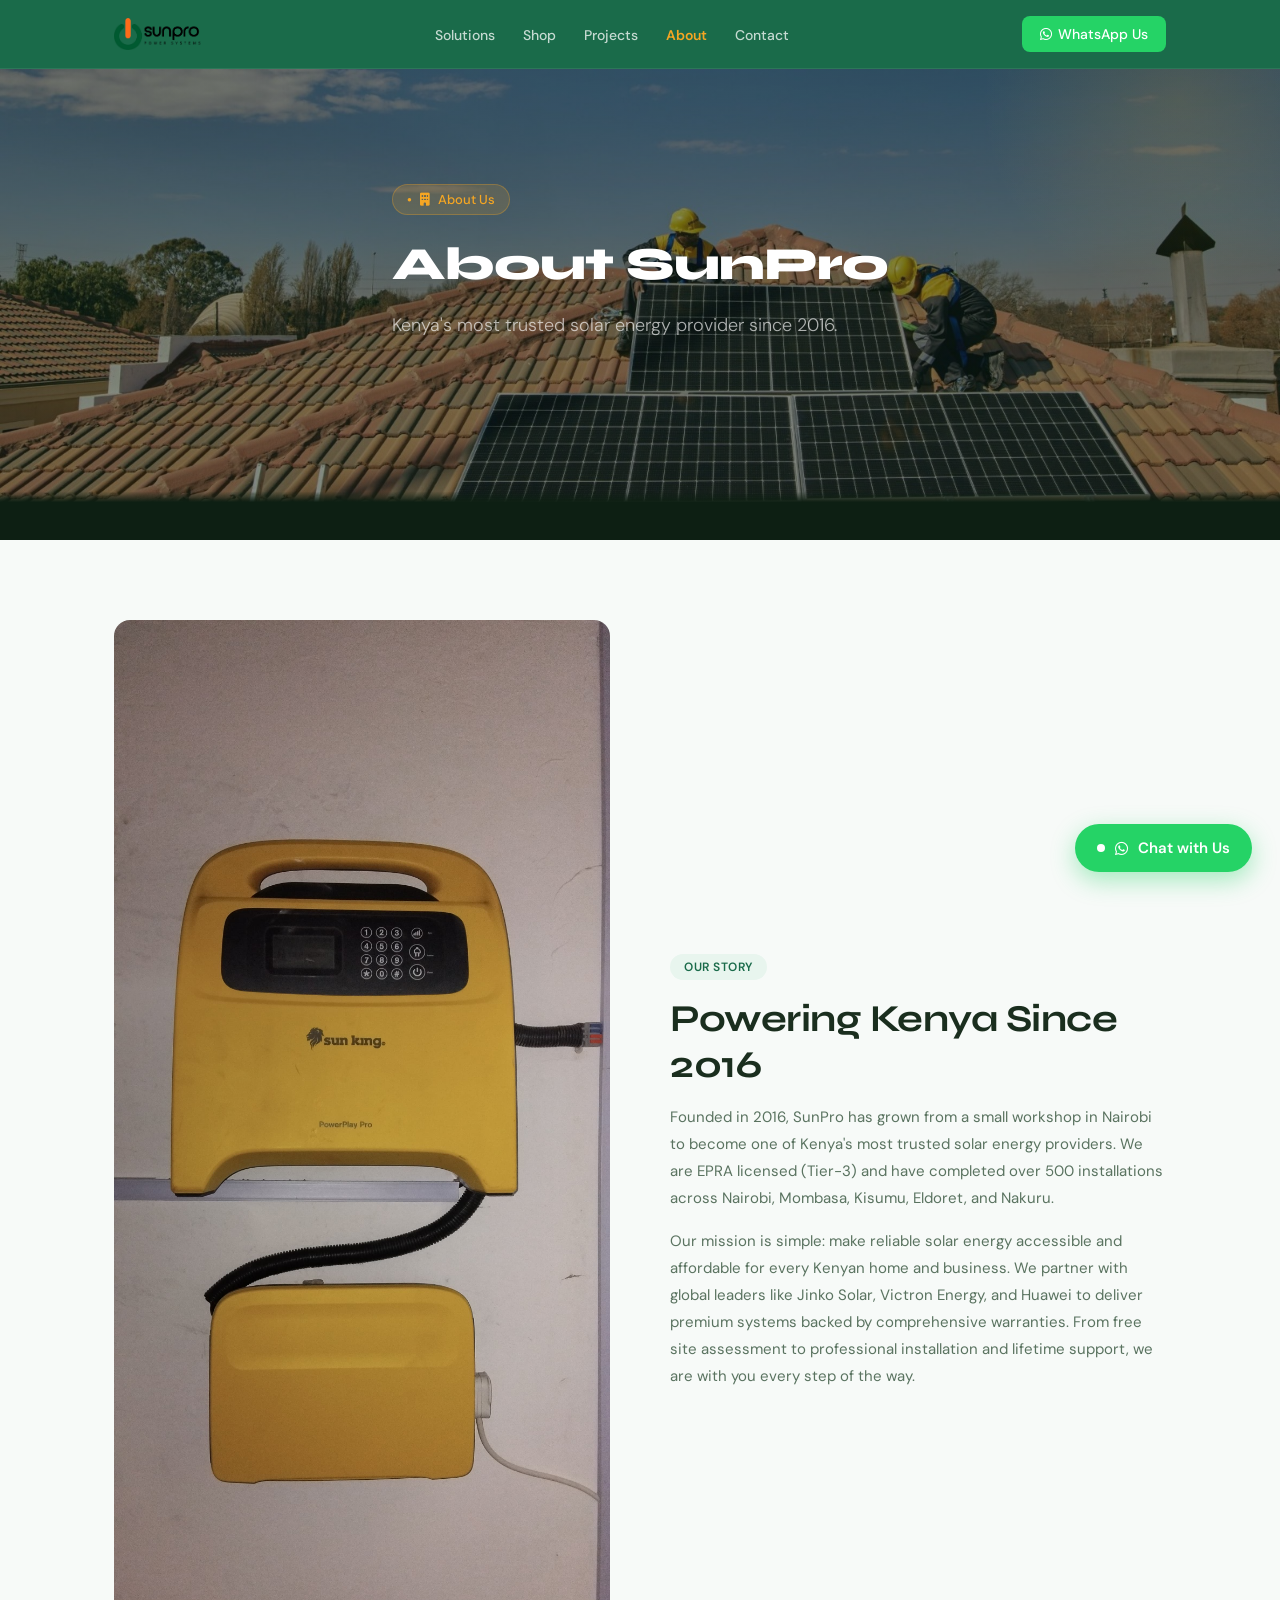
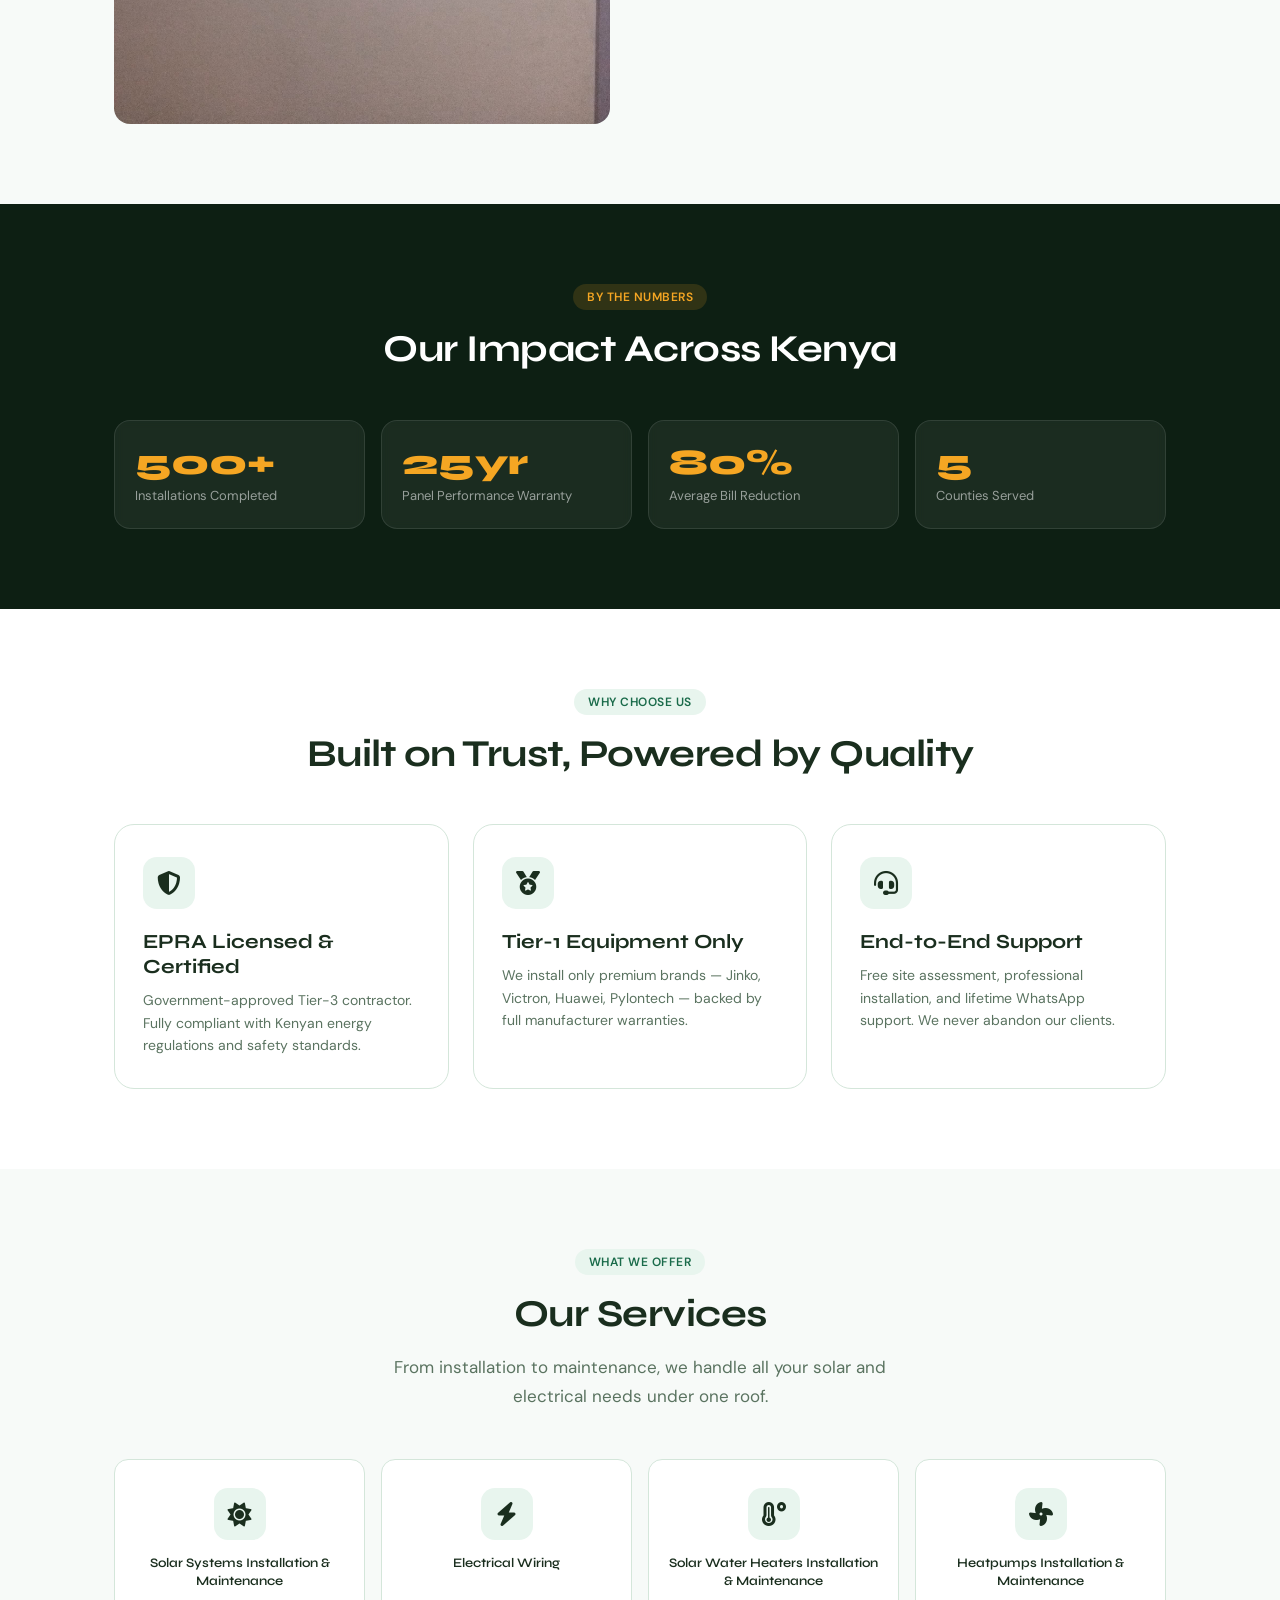
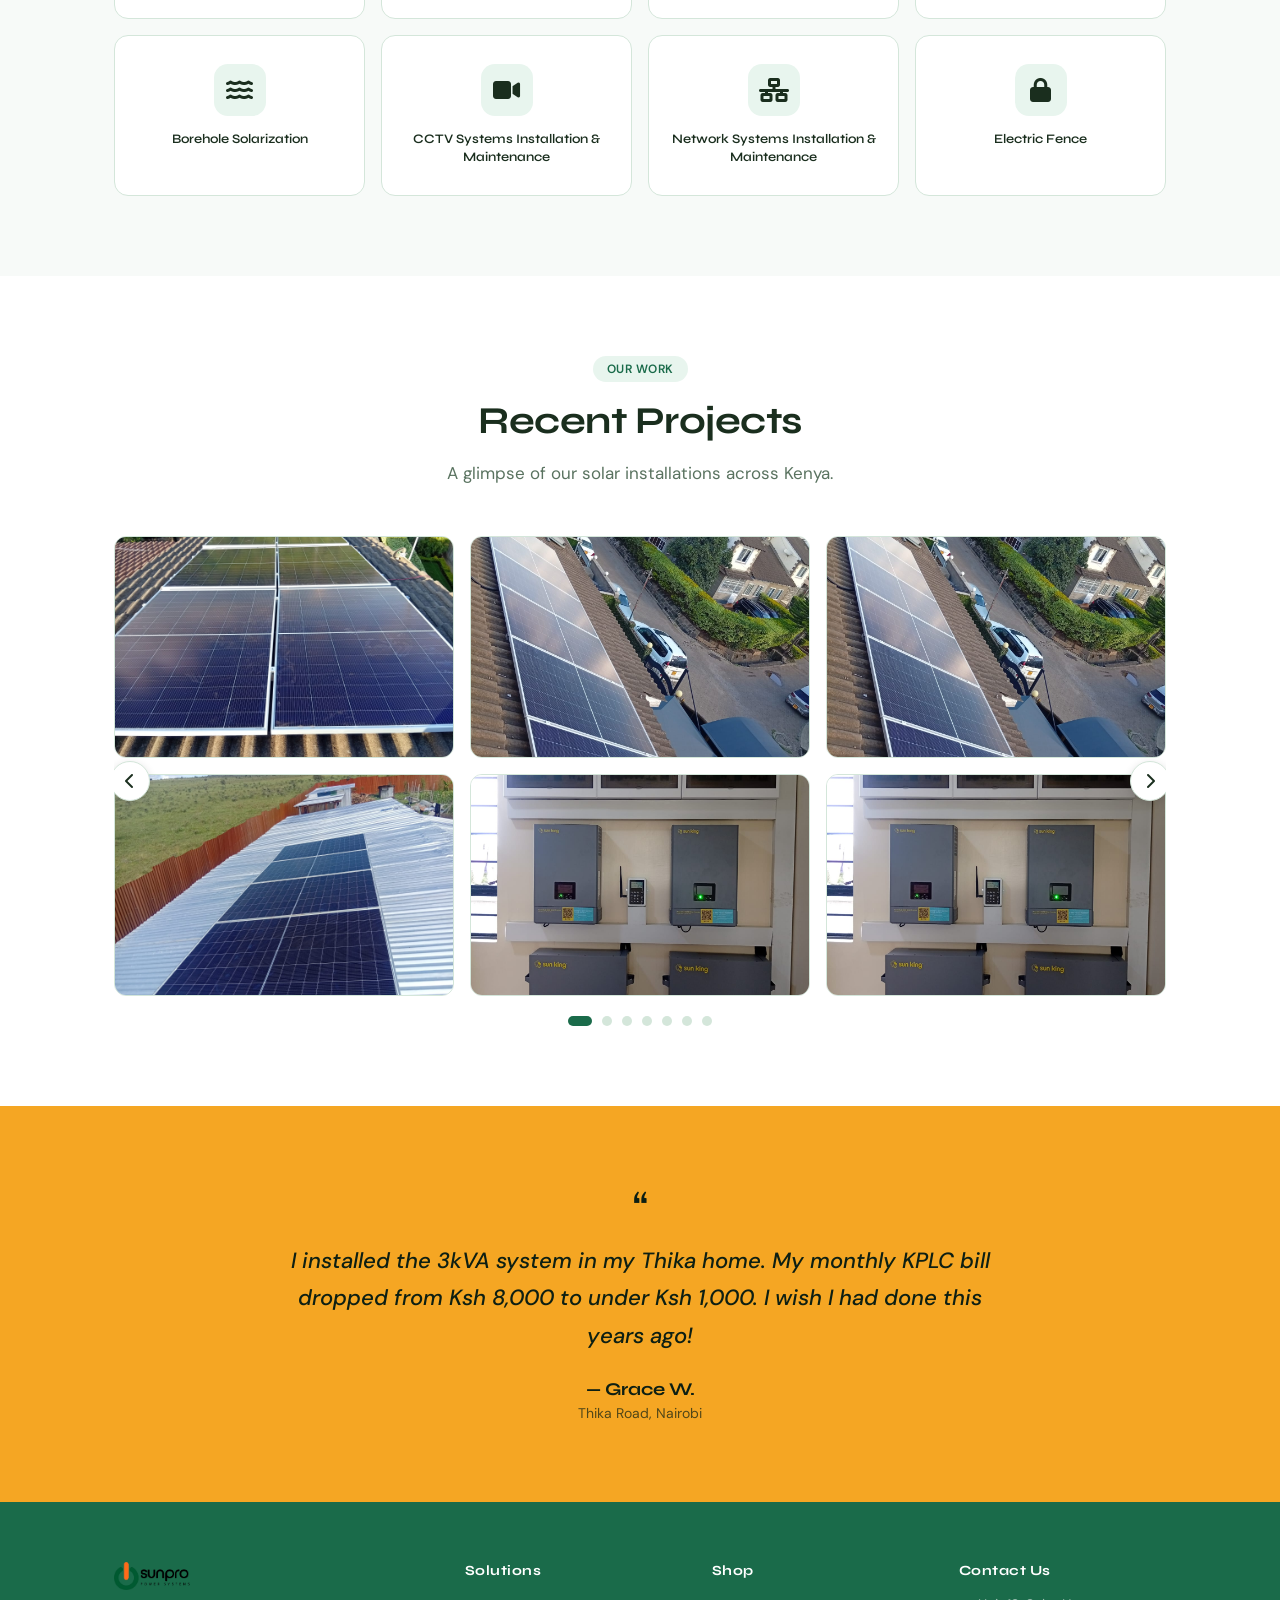
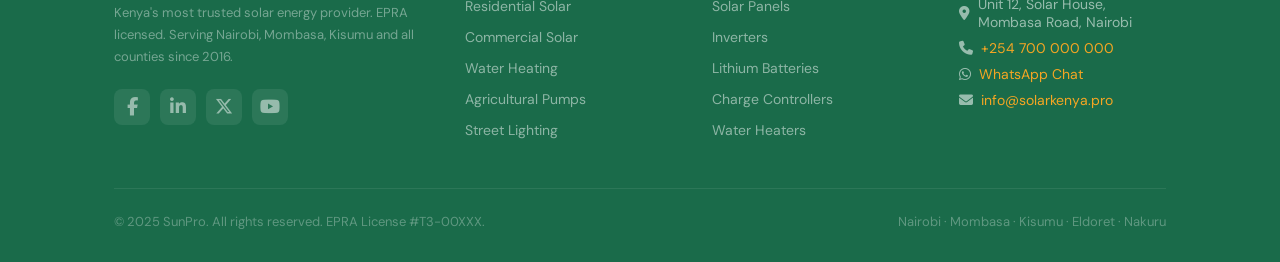
==== about.html @ 79c86e35 "about" ====
<!DOCTYPE html>
<html lang="en">
<head>
<meta charset="UTF-8">
<meta name="viewport" content="width=device-width, initial-scale=1.0">
<title>About Us | SunPro</title>
<link href="https://fonts.googleapis.com/css2?family=Syne:wght@400;600;700;800&family=DM+Sans:wght@300;400;500&display=swap" rel="stylesheet">
<link rel="stylesheet" href="https://cdnjs.cloudflare.com/ajax/libs/font-awesome/6.7.2/css/all.min.css">
<link rel="stylesheet" href="style.css">
</head>
<body>

<!-- NAV -->
<nav>
  <div class="nav-inner">
    <div class="logo"><img src="images/logo/logo-removebg-preview.png" alt="SunPro"></div>
    <ul>
      <li><a href="index.html#solutions">Solutions</a></li>
      <li><a href="index.html#products">Shop</a></li>
      <li><a href="index.html#projects">Projects</a></li>
      <li><span class="nav-active">About</span></li>
      <li><a href="index.html#contact">Contact</a></li>
    </ul>
    <a href="https://wa.me/254700000000?text=Hi%2C%20I%27d%20like%20a%20free%20solar%20quote!" class="nav-cta" target="_blank"><i class="fa-brands fa-whatsapp"></i> WhatsApp Us</a>
    <button class="nav-hamburger" aria-label="Toggle menu"><span></span><span></span><span></span></button>
  </div>
</nav>

<!-- ABOUT HERO -->
<section class="about-hero">
  <div class="sun-circle"></div>
  <div class="container">
    <div class="hero-badge"><i class="fa-solid fa-building"></i> About Us</div>
    <h1 class="hero-title">About SunPro</h1>
    <p class="hero-sub">Kenya's most trusted solar energy provider since 2016.</p>
  </div>
</section>

<!-- STORY -->
<section id="story" style="background:var(--surface);padding:80px 0">
  <div class="container">
    <div class="value-grid">
      <div>
        <img src="images/projects/IMG-20260511-WA0118.jpg" alt="Solar panel installation" style="width:100%;border-radius:16px;display:block">
      </div>
      <div>
        <span class="section-tag">Our Story</span>
        <h2 class="section-title">Powering Kenya Since 2016</h2>
        <p style="color:var(--muted);line-height:1.8;margin-bottom:16px;font-size:15px">Founded in 2016, SunPro has grown from a small workshop in Nairobi to become one of Kenya's most trusted solar energy providers. We are EPRA licensed (Tier-3) and have completed over 500 installations across Nairobi, Mombasa, Kisumu, Eldoret, and Nakuru.</p>
        <p style="color:var(--muted);line-height:1.8;font-size:15px">Our mission is simple: make reliable solar energy accessible and affordable for every Kenyan home and business. We partner with global leaders like Jinko Solar, Victron Energy, and Huawei to deliver premium systems backed by comprehensive warranties. From free site assessment to professional installation and lifetime support, we are with you every step of the way.</p>
      </div>
    </div>
  </div>
</section>

<!-- STATS -->
<section id="about-stats" style="background:var(--dark);padding:80px 0">
  <div class="container">
    <div class="section-header" style="text-align:center">
      <span class="section-tag" style="background:rgba(245,166,35,0.15);color:var(--sun)">By the Numbers</span>
      <h2 class="section-title" style="color:var(--white)">Our Impact Across Kenya</h2>
    </div>
    <div class="hero-stats" style="grid-template-columns:repeat(4,1fr)">
      <div class="stat-card">
        <div class="stat-num">500+</div>
        <div class="stat-label">Installations Completed</div>
      </div>
      <div class="stat-card">
        <div class="stat-num">25yr</div>
        <div class="stat-label">Panel Performance Warranty</div>
      </div>
      <div class="stat-card">
        <div class="stat-num">80%</div>
        <div class="stat-label">Average Bill Reduction</div>
      </div>
      <div class="stat-card">
        <div class="stat-num">5</div>
        <div class="stat-label">Counties Served</div>
      </div>
    </div>
  </div>
</section>

<!-- WHY CHOOSE US -->
<section id="why-choose" style="background:var(--white);padding:80px 0">
  <div class="container">
    <div class="section-header" style="text-align:center">
      <span class="section-tag">Why Choose Us</span>
      <h2 class="section-title">Built on Trust, Powered by Quality</h2>
    </div>
    <div class="sol-grid">
      <div class="sol-card" style="cursor:default">
        <div class="sol-icon"><i class="fa-solid fa-shield-halved"></i></div>
        <h3>EPRA Licensed & Certified</h3>
        <p>Government-approved Tier-3 contractor. Fully compliant with Kenyan energy regulations and safety standards.</p>
      </div>
      <div class="sol-card" style="cursor:default">
        <div class="sol-icon"><i class="fa-solid fa-medal"></i></div>
        <h3>Tier-1 Equipment Only</h3>
        <p>We install only premium brands — Jinko, Victron, Huawei, Pylontech — backed by full manufacturer warranties.</p>
      </div>
      <div class="sol-card" style="cursor:default">
        <div class="sol-icon"><i class="fa-solid fa-headset"></i></div>
        <h3>End-to-End Support</h3>
        <p>Free site assessment, professional installation, and lifetime WhatsApp support. We never abandon our clients.</p>
      </div>
    </div>
  </div>
</section>

<!-- SERVICES -->
<section id="services" style="background:var(--surface);padding:80px 0">
  <div class="container">
    <div class="section-header" style="text-align:center">
      <span class="section-tag">What We Offer</span>
      <h2 class="section-title">Our Services</h2>
      <p class="section-sub" style="margin:0 auto">From installation to maintenance, we handle all your solar and electrical needs under one roof.</p>
    </div>
    <div class="services-grid">
      <div class="service-card">
        <div class="sol-icon"><i class="fa-solid fa-sun"></i></div>
        <h4>Solar Systems Installation &amp; Maintenance</h4>
      </div>
      <div class="service-card">
        <div class="sol-icon"><i class="fa-solid fa-bolt"></i></div>
        <h4>Electrical Wiring</h4>
      </div>
      <div class="service-card">
        <div class="sol-icon"><i class="fa-solid fa-temperature-high"></i></div>
        <h4>Solar Water Heaters Installation &amp; Maintenance</h4>
      </div>
      <div class="service-card">
        <div class="sol-icon"><i class="fa-solid fa-fan"></i></div>
        <h4>Heatpumps Installation &amp; Maintenance</h4>
      </div>
      <div class="service-card">
        <div class="sol-icon"><i class="fa-solid fa-water"></i></div>
        <h4>Borehole Solarization</h4>
      </div>
      <div class="service-card">
        <div class="sol-icon"><i class="fa-solid fa-video"></i></div>
        <h4>CCTV Systems Installation &amp; Maintenance</h4>
      </div>
      <div class="service-card">
        <div class="sol-icon"><i class="fa-solid fa-network-wired"></i></div>
        <h4>Network Systems Installation &amp; Maintenance</h4>
      </div>
      <div class="service-card">
        <div class="sol-icon"><i class="fa-solid fa-lock"></i></div>
        <h4>Electric Fence</h4>
      </div>
    </div>
  </div>
</section>

<!-- GALLERY -->
<section id="gallery" style="background:var(--white);padding:80px 0">
  <div class="container">
    <div class="section-header">
      <span class="section-tag">Our Work</span>
      <h2 class="section-title">Recent Projects</h2>
      <p class="section-sub" style="margin:0 auto">A glimpse of our solar installations across Kenya.</p>
    </div>
    <div class="gallery-carousel">
      <div class="carousel-track" id="carousel-track">
        <div class="carousel-slide">
          <div class="gallery-grid">
            <div class="gallery-item"><img src="images/projects/IMG-20260511-WA0037.jpg" alt="Solar installation project" class="gallery-img"></div>
            <div class="gallery-item"><img src="images/projects/IMG-20260511-WA0038.jpg" alt="Solar installation project" class="gallery-img"></div>
            <div class="gallery-item"><img src="images/projects/IMG-20260511-WA0038(1).jpg" alt="Solar installation project" class="gallery-img"></div>
            <div class="gallery-item"><img src="images/projects/IMG-20260511-WA0039.jpg" alt="Solar installation project" class="gallery-img"></div>
            <div class="gallery-item"><img src="images/projects/IMG-20260511-WA0040.jpg" alt="Solar installation project" class="gallery-img"></div>
            <div class="gallery-item"><img src="images/projects/IMG-20260511-WA0040(1).jpg" alt="Solar installation project" class="gallery-img"></div>
          </div>
        </div>
        <div class="carousel-slide">
          <div class="gallery-grid">
            <div class="gallery-item"><img src="images/projects/IMG-20260511-WA0041.jpg" alt="Solar installation project" class="gallery-img"></div>
            <div class="gallery-item"><img src="images/projects/IMG-20260511-WA0041(1).jpg" alt="Solar installation project" class="gallery-img"></div>
            <div class="gallery-item"><img src="images/projects/IMG-20260511-WA0042.jpg" alt="Solar installation project" class="gallery-img"></div>
            <div class="gallery-item"><img src="images/projects/IMG-20260511-WA0042(1).jpg" alt="Solar installation project" class="gallery-img"></div>
            <div class="gallery-item"><img src="images/projects/IMG-20260511-WA0043.jpg" alt="Solar installation project" class="gallery-img"></div>
            <div class="gallery-item"><img src="images/projects/IMG-20260511-WA0045.jpg" alt="Solar installation project" class="gallery-img"></div>
          </div>
        </div>
        <div class="carousel-slide">
          <div class="gallery-grid">
            <div class="gallery-item"><img src="images/projects/IMG-20260511-WA0049.jpg" alt="Solar installation project" class="gallery-img"></div>
            <div class="gallery-item"><img src="images/projects/IMG-20260511-WA0051.jpg" alt="Solar installation project" class="gallery-img"></div>
            <div class="gallery-item"><img src="images/projects/IMG-20260511-WA0053.jpg" alt="Solar installation project" class="gallery-img"></div>
            <div class="gallery-item"><img src="images/projects/IMG-20260511-WA0056.jpg" alt="Solar installation project" class="gallery-img"></div>
            <div class="gallery-item"><img src="images/projects/IMG-20260511-WA0058.jpg" alt="Solar installation project" class="gallery-img"></div>
            <div class="gallery-item"><img src="images/projects/IMG-20260511-WA0063.jpg" alt="Solar installation project" class="gallery-img"></div>
          </div>
        </div>
        <div class="carousel-slide">
          <div class="gallery-grid">
            <div class="gallery-item"><img src="images/projects/IMG-20260511-WA0066.jpg" alt="Solar installation project" class="gallery-img"></div>
            <div class="gallery-item"><img src="images/projects/IMG-20260511-WA0070.jpg" alt="Solar installation project" class="gallery-img"></div>
            <div class="gallery-item"><img src="images/projects/IMG-20260511-WA0072.jpg" alt="Solar installation project" class="gallery-img"></div>
            <div class="gallery-item"><img src="images/projects/IMG-20260511-WA0076.jpg" alt="Solar installation project" class="gallery-img"></div>
            <div class="gallery-item"><img src="images/projects/IMG-20260511-WA0079.jpg" alt="Solar installation project" class="gallery-img"></div>
            <div class="gallery-item"><img src="images/projects/IMG-20260511-WA0082.jpg" alt="Solar installation project" class="gallery-img"></div>
          </div>
        </div>
        <div class="carousel-slide">
          <div class="gallery-grid">
            <div class="gallery-item"><img src="images/projects/IMG-20260511-WA0084.jpg" alt="Solar installation project" class="gallery-img"></div>
            <div class="gallery-item"><img src="images/projects/IMG-20260511-WA0087.jpg" alt="Solar installation project" class="gallery-img"></div>
            <div class="gallery-item"><img src="images/projects/IMG-20260511-WA0090.jpg" alt="Solar installation project" class="gallery-img"></div>
            <div class="gallery-item"><img src="images/projects/IMG-20260511-WA0093.jpg" alt="Solar installation project" class="gallery-img"></div>
            <div class="gallery-item"><img src="images/projects/IMG-20260511-WA0096.jpg" alt="Solar installation project" class="gallery-img"></div>
            <div class="gallery-item"><img src="images/projects/IMG-20260511-WA0099.jpg" alt="Solar installation project" class="gallery-img"></div>
          </div>
        </div>
        <div class="carousel-slide">
          <div class="gallery-grid">
            <div class="gallery-item"><img src="images/projects/IMG-20260511-WA0102.jpg" alt="Solar installation project" class="gallery-img"></div>
            <div class="gallery-item"><img src="images/projects/IMG-20260511-WA0106.jpg" alt="Solar installation project" class="gallery-img"></div>
            <div class="gallery-item"><img src="images/projects/IMG-20260511-WA0108.jpg" alt="Solar installation project" class="gallery-img"></div>
            <div class="gallery-item"><img src="images/projects/IMG-20260511-WA0110.jpg" alt="Solar installation project" class="gallery-img"></div>
            <div class="gallery-item"><img src="images/projects/IMG-20260511-WA0112.jpg" alt="Solar installation project" class="gallery-img"></div>
            <div class="gallery-item"><img src="images/projects/IMG-20260511-WA0114.jpg" alt="Solar installation project" class="gallery-img"></div>
          </div>
        </div>
        <div class="carousel-slide">
          <div class="gallery-grid">
            <div class="gallery-item"><img src="images/projects/IMG-20260511-WA0116.jpg" alt="Solar installation project" class="gallery-img"></div>
            <div class="gallery-item"><img src="images/projects/IMG-20260511-WA0118.jpg" alt="Solar installation project" class="gallery-img"></div>
            <div class="gallery-item"><img src="images/projects/IMG-20260511-WA0120.jpg" alt="Solar installation project" class="gallery-img"></div>
          </div>
        </div>
      </div>
      <button class="carousel-btn carousel-prev" id="carousel-prev" aria-label="Previous"><i class="fa-solid fa-chevron-left"></i></button>
      <button class="carousel-btn carousel-next" id="carousel-next" aria-label="Next"><i class="fa-solid fa-chevron-right"></i></button>
      <div class="carousel-dots" id="carousel-dots">
        <button class="carousel-dot active" data-slide="0" aria-label="Slide 1"></button>
        <button class="carousel-dot" data-slide="1" aria-label="Slide 2"></button>
        <button class="carousel-dot" data-slide="2" aria-label="Slide 3"></button>
        <button class="carousel-dot" data-slide="3" aria-label="Slide 4"></button>
        <button class="carousel-dot" data-slide="4" aria-label="Slide 5"></button>
        <button class="carousel-dot" data-slide="5" aria-label="Slide 6"></button>
        <button class="carousel-dot" data-slide="6" aria-label="Slide 7"></button>
      </div>
    </div>
  </div>
</section>

<!-- TESTIMONIAL -->
<section class="about-testimonial" style="background:var(--sun);padding:80px 0;text-align:center">
  <div class="container">
    <p style="font-size:48px;color:var(--dark);margin-bottom:8px;font-family:'Syne',sans-serif;line-height:1">&#8220;</p>
    <blockquote style="font-size:22px;color:var(--dark);line-height:1.7;max-width:700px;margin:0 auto 24px;font-family:'DM Sans',sans-serif;font-weight:500;font-style:italic">
      I installed the 3kVA system in my Thika home. My monthly KPLC bill dropped from Ksh 8,000 to under Ksh 1,000. I wish I had done this years ago!
    </blockquote>
    <div style="color:var(--dark)">
      <strong style="font-family:'Syne',sans-serif;font-size:18px">— Grace W.</strong>
      <span style="display:block;font-size:14px;opacity:0.7;margin-top:4px">Thika Road, Nairobi</span>
    </div>
  </div>
</section>

<!-- FOOTER -->
<footer id="contact">
  <div class="container">
    <div class="footer-grid">
      <div>
        <div class="footer-logo"><img src="images/logo/logo-removebg-preview.png" alt="SunPro"></div>
        <p class="footer-desc">Kenya's most trusted solar energy provider. EPRA licensed. Serving Nairobi, Mombasa, Kisumu and all counties since 2016.</p>
        <div class="social-links">
          <a href="#" class="social-btn"><i class="fa-brands fa-facebook-f"></i></a>
          <a href="#" class="social-btn"><i class="fa-brands fa-linkedin-in"></i></a>
          <a href="#" class="social-btn"><i class="fa-brands fa-x-twitter"></i></a>
          <a href="#" class="social-btn"><i class="fa-brands fa-youtube"></i></a>
        </div>
      </div>
      <div>
        <h4>Solutions</h4>
        <ul>
          <li><a href="index.html#packages">Residential Solar</a></li>
          <li><a href="index.html#packages">Commercial Solar</a></li>
          <li><a href="index.html#water-heating">Water Heating</a></li>
          <li><a href="index.html#agriculture">Agricultural Pumps</a></li>
          <li><a href="index.html#products">Street Lighting</a></li>
        </ul>
      </div>
      <div>
        <h4>Shop</h4>
        <ul>
          <li><a href="index.html#products">Solar Panels</a></li>
          <li><a href="index.html#products">Inverters</a></li>
          <li><a href="index.html#products">Lithium Batteries</a></li>
          <li><a href="index.html#products">Charge Controllers</a></li>
          <li><a href="index.html#products">Water Heaters</a></li>
        </ul>
      </div>
      <div>
        <h4>Contact Us</h4>
        <div class="footer-contact">
          <p><i class="fa-solid fa-location-dot"></i> Unit 12, Solar House, Mombasa Road, Nairobi</p>
          <p><i class="fa-solid fa-phone"></i> <a href="tel:+254700000000" style="color:var(--sun);text-decoration:none">+254 700 000 000</a></p>
          <p><i class="fa-brands fa-whatsapp"></i> <a href="https://wa.me/254700000000" style="color:var(--sun);text-decoration:none" target="_blank">WhatsApp Chat</a></p>
          <p><i class="fa-solid fa-envelope"></i> <a href="mailto:info@solarkenya.pro" style="color:var(--sun);text-decoration:none">info@solarkenya.pro</a></p>
        </div>
      </div>
    </div>
    <div class="footer-bottom">
      <span>&#169; 2025 SunPro. All rights reserved. EPRA License #T3-00XXX.</span>
      <span>Nairobi &middot; Mombasa &middot; Kisumu &middot; Eldoret &middot; Nakuru</span>
    </div>
  </div>
</footer>

<!-- WHATSAPP FLOAT -->
<a href="https://wa.me/254700000000?text=Hi%2C%20I%27d%20like%20to%20inquire%20about%20solar!" class="wa-float" target="_blank">
  <span class="wa-float-dot"></span> <i class="fa-brands fa-whatsapp"></i> Chat with Us
</a>

<script src="script.js"></script>
<script>
(function(){
  var track=document.getElementById('carousel-track');
  var slides=track.querySelectorAll('.carousel-slide');
  var dots=document.querySelectorAll('.carousel-dot');
  var prev=document.getElementById('carousel-prev');
  var next=document.getElementById('carousel-next');
  var current=0;
  function goTo(i){
    if(i<0||i>=slides.length)return;
    current=i;
    track.style.transform='translateX(-'+(current*100)+'%)';
    for(var d=0;d<dots.length;d++)dots[d].classList.remove('active');
    dots[current].classList.add('active');
  }
  if(prev&&next){
    prev.addEventListener('click',function(){goTo(current-1)});
    next.addEventListener('click',function(){goTo(current+1)});
  }
  for(var d=0;d<dots.length;d++){
    (function(dot){dot.addEventListener('click',function(){goTo(parseInt(dot.getAttribute('data-slide')))})})(dots[d]);
  }
})();
</script>
</body>
</html>
---- style.css ----
*{margin:0;padding:0;box-sizing:border-box}
  :root{
    --sun:#F5A623;--sun-dark:#C47D0E;--sun-light:#FFF3D6;
    --green:#1A6B4A;--green-light:#E8F5EE;--green-mid:#2E9E6F;
    --dark:#0D1F13;--mid:#1C3625;--text:#1A2E1E;--muted:#5A7360;
    --white:#FFFFFF;--surface:#F7FAF8;--border:#D4E6DA;
    --wa:#25D366;
  }
  html{scroll-behavior:smooth}
  body{font-family:'DM Sans',sans-serif;color:var(--text);background:var(--white);overflow-x:hidden}
  h1,h2,h3,h4{font-family:'Syne',sans-serif}
  .container{max-width:1100px;margin:0 auto;padding:0 24px}

  /* NAV */
  nav{position:fixed;top:0;left:0;right:0;z-index:100;background:var(--green);border-bottom:1px solid rgba(255,255,255,0.08)}
  .nav-inner{display:flex;align-items:center;justify-content:space-between;padding:16px 24px;max-width:1100px;margin:0 auto}
.logo{font-family:'Syne',sans-serif;font-weight:800;font-size:22px;color:var(--sun);letter-spacing:-0.5px;display:flex;align-items:center}
.logo img{height:32px;display:block}
  nav ul{display:flex;gap:28px;list-style:none}
  nav ul a{color:rgba(255,255,255,0.75);text-decoration:none;font-size:14px;font-weight:500;transition:color 0.2s}
  nav ul a:hover{color:var(--sun)}
  .nav-cta{background:var(--wa);color:var(--white);padding:9px 18px;border-radius:8px;font-size:14px;font-weight:500;text-decoration:none;display:flex;align-items:center;gap:6px;transition:opacity 0.2s}
  .nav-cta:hover{opacity:0.9}
  .nav-hamburger{display:none;flex-direction:column;gap:5px;background:none;border:none;cursor:pointer;padding:4px;position:relative;z-index:101}
  .nav-hamburger span{width:24px;height:2px;background:var(--white);border-radius:2px;transition:all 0.3s}
  .nav.open .nav-hamburger span:nth-child(1){transform:rotate(45deg) translate(5px,5px)}
  .nav.open .nav-hamburger span:nth-child(2){opacity:0}
  .nav.open .nav-hamburger span:nth-child(3){transform:rotate(-45deg) translate(5px,-5px)}

  /* HERO */
  #hero{min-height:100vh;background:linear-gradient(to top,rgba(13,31,19,1) 0%,rgba(13,31,19,1) 7%,rgba(13,31,19,0.4) 9%,rgba(13,31,19,0.4) 100%),url('images/hero.jpg') center/cover no-repeat;display:flex;align-items:center;position:relative;overflow:hidden;padding-top:80px}
  .hero-grid{display:grid;grid-template-columns:1fr 1fr;gap:60px;align-items:center;padding:80px 0}
  .hero-badge{display:inline-flex;align-items:center;gap:8px;background:rgba(245,166,35,0.15);border:1px solid rgba(245,166,35,0.3);color:var(--sun);padding:6px 14px;border-radius:40px;font-size:13px;font-weight:500;margin-bottom:24px}
  .hero-badge::before{content:'●';font-size:8px;animation:pulse 2s infinite}
  @keyframes pulse{0%,100%{opacity:1}50%{opacity:0.4}}
  h1.hero-title{font-size:52px;font-weight:800;color:var(--white);line-height:1.1;letter-spacing:-1px;margin-bottom:20px}
  h1.hero-title em{color:var(--sun);font-style:normal}
  .hero-sub{font-size:18px;color:rgba(255,255,255,0.65);line-height:1.7;margin-bottom:36px;font-weight:300}
  .hero-btns{display:flex;gap:14px;flex-wrap:wrap}
  .btn-wa{display:inline-flex;align-items:center;gap:8px;background:var(--wa);color:var(--white);padding:14px 24px;border-radius:10px;font-size:16px;font-weight:500;text-decoration:none;transition:transform 0.2s,box-shadow 0.2s}
  .btn-wa:hover{transform:translateY(-2px);box-shadow:0 8px 24px rgba(37,211,102,0.3)}
  .btn-outline{display:inline-flex;align-items:center;gap:8px;background:transparent;color:var(--white);border:1.5px solid rgba(255,255,255,0.3);padding:14px 24px;border-radius:10px;font-size:16px;font-weight:500;text-decoration:none;transition:all 0.2s}
  .btn-outline:hover{border-color:var(--sun);color:var(--sun)}
  .hero-visual{position:relative}
  .hero-stats{display:grid;grid-template-columns:1fr 1fr;gap:16px}
  .stat-card{background:rgba(255,255,255,0.06);border:1px solid rgba(255,255,255,0.1);border-radius:16px;padding:24px 20px;backdrop-filter:blur(4px)}
  .stat-num{font-family:'Syne',sans-serif;font-size:36px;font-weight:800;color:var(--sun);line-height:1}
  .stat-label{font-size:13px;color:rgba(255,255,255,0.55);margin-top:6px;font-weight:400}
  .sun-circle{position:absolute;top:-100px;right:-100px;width:400px;height:400px;border-radius:50%;background:radial-gradient(circle,rgba(245,166,35,0.15) 0%,transparent 70%);pointer-events:none}

  /* PARTNERS */
  #partners{background:var(--white);border-top:1px solid var(--border);border-bottom:1px solid var(--border);padding:40px 0}
  #partners .section-header{text-align:center;margin-bottom:32px}
  .partners-marquee{overflow:hidden;width:100%;-webkit-mask:linear-gradient(90deg,transparent 0,#000 5%,#000 95%,transparent 100%);mask:linear-gradient(90deg,transparent 0,#000 5%,#000 95%,transparent 100%)}
  .partners-track{display:flex;align-items:center;gap:48px;width:max-content;animation:scroll-logos 25s linear infinite}
  .partner-item{display:flex;align-items:center;justify-content:center;flex-shrink:0}
  .partner-item img{height:64px;width:auto;display:block;border-radius:6px;object-fit:cover}
  @keyframes scroll-logos{0%{transform:translateX(0)}100%{transform:translateX(-50%)}}

  /* SECTIONS */
  section{padding:80px 0}
  .section-tag{display:inline-block;background:var(--green-light);color:var(--green);padding:5px 14px;border-radius:40px;font-size:12px;font-weight:600;letter-spacing:0.5px;text-transform:uppercase;margin-bottom:16px}
  .section-title{font-size:38px;font-weight:700;letter-spacing:-0.5px;margin-bottom:16px;line-height:1.2}
  .section-sub{font-size:17px;color:var(--muted);line-height:1.7;max-width:540px}
  .section-header{margin-bottom:48px}

  /* SOLUTION CARDS */
  #solutions{background:var(--surface)}
  .sol-grid{display:grid;grid-template-columns:repeat(3,1fr);gap:24px}
  .sol-card{background:var(--white);border:1px solid var(--border);border-radius:20px;padding:32px 28px;transition:all 0.3s;cursor:pointer;text-decoration:none;color:inherit;display:block}
  .sol-card:hover{border-color:var(--green-mid);transform:translateY(-4px);box-shadow:0 16px 40px rgba(26,107,74,0.1)}
  .sol-icon{width:52px;height:52px;border-radius:14px;background:var(--green-light);display:flex;align-items:center;justify-content:center;margin-bottom:20px;font-size:24px}
  .sol-card h3{font-size:20px;font-weight:700;margin-bottom:10px}
  .sol-card p{font-size:14px;color:var(--muted);line-height:1.6}
  .sol-arrow{margin-top:20px;color:var(--green);font-size:13px;font-weight:600;display:flex;align-items:center;gap:4px}

  /* VALUE PROP */
  #value{background:var(--dark)}
  #value .section-title{color:var(--white)}
  #value .section-sub{color:rgba(255,255,255,0.5)}
  #value .section-tag{background:rgba(245,166,35,0.15);color:var(--sun)}
  .value-grid{display:grid;grid-template-columns:1fr 1fr;gap:60px;align-items:center}
  .pain-list{list-style:none;display:flex;flex-direction:column;gap:16px}
  .pain-item{display:flex;align-items:flex-start;gap:14px;color:rgba(255,255,255,0.75);font-size:15px;line-height:1.5}
  .pain-dot{width:20px;height:20px;border-radius:50%;background:var(--sun);display:flex;align-items:center;justify-content:center;font-size:11px;flex-shrink:0;margin-top:1px;color:var(--dark);font-weight:700}
  .roi-box{background:rgba(245,166,35,0.1);border:1px solid rgba(245,166,35,0.25);border-radius:20px;padding:32px}
  .roi-box h3{font-family:'Syne',sans-serif;font-size:24px;color:var(--sun);margin-bottom:6px;font-weight:700}
  .roi-box p{color:rgba(255,255,255,0.6);font-size:14px;line-height:1.6}
  .roi-num{font-family:'Syne',sans-serif;font-size:56px;font-weight:800;color:var(--sun);line-height:1;margin:16px 0 4px}

  /* PRODUCTS */
  #products .section-header{text-align:center}
  #products .section-sub{margin:0 auto}
  .prod-grid{display:grid;grid-template-columns:repeat(3,1fr);gap:20px}
  .prod-card{border:1px solid var(--border);border-radius:16px;overflow:hidden;transition:all 0.3s}
  .prod-card:hover{border-color:var(--green-mid);box-shadow:0 8px 24px rgba(26,107,74,0.1)}
  .prod-img{height:160px;display:flex;align-items:center;justify-content:center;font-size:56px;background:var(--surface)}
.prod-img img{width:100%;height:100%;object-fit:contain;display:block}
  .prod-body{padding:20px}
  .prod-tag{font-size:11px;font-weight:600;text-transform:uppercase;letter-spacing:0.5px;color:var(--green);margin-bottom:8px}
  .prod-card h3{font-size:16px;font-weight:700;margin-bottom:6px}
  .prod-price{font-family:'Syne',sans-serif;font-size:22px;font-weight:700;color:var(--green);margin:12px 0}
  .prod-price span{font-size:13px;font-weight:400;color:var(--muted)}
  .btn-wa-sm{display:flex;align-items:center;justify-content:center;gap:6px;background:var(--wa);color:var(--white);padding:10px;border-radius:8px;font-size:14px;font-weight:500;text-decoration:none;transition:opacity 0.2s}
  .btn-wa-sm:hover{opacity:0.9}
  .badge-popular{display:inline-block;background:var(--sun-light);color:var(--sun-dark);font-size:11px;font-weight:600;padding:3px 10px;border-radius:40px;margin-bottom:8px}

  /* CALCULATOR */
  #calculator{background:var(--dark)}
  #calculator .section-title{color:var(--white)}
  #calculator .section-tag{background:rgba(245,166,35,0.15);color:var(--sun)}
  .calc-box{background:rgba(255,255,255,0.05);border:1px solid rgba(255,255,255,0.1);border-radius:24px;padding:40px;max-width:640px;margin:0 auto}
  .calc-label{font-size:14px;color:rgba(255,255,255,0.55);margin-bottom:10px}
  .calc-slider{width:100%;margin:8px 0 4px;accent-color:var(--sun)}
  .calc-range-labels{display:flex;justify-content:space-between;font-size:12px;color:rgba(255,255,255,0.3);margin-bottom:28px}
  .calc-result{background:rgba(245,166,35,0.1);border:1px solid rgba(245,166,35,0.25);border-radius:16px;padding:24px;margin-top:24px;text-align:center}
  .calc-result h3{font-family:'Syne',sans-serif;font-size:28px;color:var(--sun);font-weight:700;margin-bottom:4px}
  .calc-result p{color:rgba(255,255,255,0.55);font-size:13px;margin-bottom:16px}
  .kplc-val{font-family:'Syne',sans-serif;font-size:36px;color:var(--sun);font-weight:800}

  /* PROCESS */
  #process{background:var(--surface)}
  .process-steps{display:grid;grid-template-columns:repeat(4,1fr);gap:0;position:relative}
  .process-steps::before{content:'';position:absolute;top:36px;left:12%;right:12%;height:2px;background:var(--border);z-index:0;transform:scaleX(0);transform-origin:left}
  #process.visible .process-steps::before{animation:draw-line 0.8s ease-out 0.1s forwards}
  .step{text-align:center;padding:0 16px;position:relative;z-index:1}
  .step-num{width:72px;height:72px;border-radius:50%;background:var(--green);color:var(--white);font-family:'Syne',sans-serif;font-size:22px;font-weight:800;display:flex;align-items:center;justify-content:center;margin:0 auto 20px;opacity:0;transform:scale(0)}
  .step.visible .step-num{animation:step-pop 0.5s ease-out forwards}
  .step h3,.step p{opacity:0;transform:translateY(12px);transition:all 0.5s ease-out}
  .step.visible h3,.step.visible p{opacity:1;transform:translateY(0)}
  .step:nth-child(1).visible .step-num{animation-delay:0s}
  .step:nth-child(2).visible .step-num{animation-delay:0.2s}
  .step:nth-child(3).visible .step-num{animation-delay:0.4s}
  .step:nth-child(4).visible .step-num{animation-delay:0.6s}
  .step:nth-child(1).visible h3,.step:nth-child(1).visible p{transition-delay:0.2s}
  .step:nth-child(2).visible h3,.step:nth-child(2).visible p{transition-delay:0.4s}
  .step:nth-child(3).visible h3,.step:nth-child(3).visible p{transition-delay:0.6s}
  .step:nth-child(4).visible h3,.step:nth-child(4).visible p{transition-delay:0.8s}
  @keyframes step-pop{0%{transform:scale(0);opacity:0}60%{transform:scale(1.15);opacity:1}100%{transform:scale(1);opacity:1}}
  @keyframes draw-line{to{transform:scaleX(1)}}

  /* PACKAGES */
  #packages{background:var(--dark)}
  #packages .section-title{color:var(--white)}
  #packages .section-sub{color:rgba(255,255,255,0.5)}
  #packages .section-tag{background:rgba(245,166,35,0.15);color:var(--sun)}
  .pkg-grid{display:grid;grid-template-columns:repeat(4,1fr);gap:20px}
  .pkg-card{background:rgba(255,255,255,0.05);border:1px solid rgba(255,255,255,0.1);border-radius:20px;padding:32px 24px;transition:all 0.3s}
  .pkg-card.featured{background:var(--green);border-color:var(--green-mid)}
  .pkg-icon{font-size:36px;margin-bottom:16px}
  .pkg-card h3{font-family:'Syne',sans-serif;font-size:20px;font-weight:700;color:var(--white);margin-bottom:4px}
  .pkg-sub{font-size:13px;color:rgba(255,255,255,0.5);margin-bottom:20px}
  .pkg-card.featured .pkg-sub{color:rgba(255,255,255,0.7)}
  .pkg-features{list-style:none;display:flex;flex-direction:column;gap:10px;margin-bottom:24px}
  .pkg-features li{font-size:13px;color:rgba(255,255,255,0.7);display:flex;align-items:center;gap:8px}
  .pkg-features li::before{content:'✓';color:var(--sun);font-weight:700;flex-shrink:0}
  .pkg-card.featured .pkg-features li{color:rgba(255,255,255,0.9)}

  /* PROJECTS */
  #projects .section-header{text-align:center}
  .proj-grid{display:grid;grid-template-columns:repeat(3,1fr);gap:20px}
  .proj-card{border-radius:16px;overflow:hidden;border:1px solid var(--border);background:var(--white)}
  .proj-img{height:180px;display:flex;align-items:center;justify-content:center;font-size:56px;background:var(--surface)}
.proj-img img{width:100%;height:100%;object-fit:cover;display:block}
  .proj-body{padding:20px}
  .proj-tag{font-size:11px;font-weight:600;text-transform:uppercase;color:var(--green);letter-spacing:0.5px;margin-bottom:8px}
  .proj-card h3{font-size:16px;font-weight:700;margin-bottom:6px}
  .proj-card p{font-size:13px;color:var(--muted);line-height:1.5}
  .proj-meta{display:flex;gap:16px;margin-top:12px;font-size:12px;color:var(--muted)}

  /* TESTIMONIALS */
  #testimonials{background:var(--surface)}
  .test-grid{display:grid;grid-template-columns:repeat(3,1fr);gap:20px}
  .test-card{background:var(--white);border:1px solid var(--border);border-radius:16px;padding:28px 24px}
  .stars{color:var(--sun);font-size:16px;margin-bottom:14px}
  .test-card p{font-size:14px;line-height:1.7;color:var(--text);margin-bottom:20px;font-style:italic}
  .test-author{display:flex;align-items:center;gap:12px}
  .test-avatar{width:40px;height:40px;border-radius:50%;background:var(--green-light);display:flex;align-items:center;justify-content:center;font-family:'Syne',sans-serif;font-weight:700;color:var(--green);font-size:14px}
  .test-author strong{font-size:14px;font-weight:600;display:block}
  .test-author span{font-size:12px;color:var(--muted)}

  /* FINANCING */
  #financing{background:var(--green)}
  #financing .section-title{color:var(--white)}
  #financing .section-sub{color:rgba(255,255,255,0.7)}
  #financing .section-tag{background:rgba(255,255,255,0.15);color:var(--white)}
  .fin-grid{display:grid;grid-template-columns:1fr 1fr;gap:60px;align-items:center}
  .fin-cards{display:flex;flex-direction:column;gap:16px}
  .fin-card{background:rgba(255,255,255,0.1);border:1px solid rgba(255,255,255,0.15);border-radius:16px;padding:20px 24px;display:flex;align-items:center;gap:16px}
  .fin-card-icon{width:44px;height:44px;border-radius:10px;background:rgba(255,255,255,0.15);display:flex;align-items:center;justify-content:center;font-size:20px;flex-shrink:0}
  .fin-card h4{font-size:15px;font-weight:600;color:var(--white);margin-bottom:2px}
  .fin-card p{font-size:13px;color:rgba(255,255,255,0.65);line-height:1.4}

  /* CERTIFICATIONS */
  #certifications{background:var(--dark)}
  #certifications .section-title{color:var(--white)}
  #certifications .section-tag{background:rgba(245,166,35,0.15);color:var(--sun)}
  .cert-grid{display:grid;grid-template-columns:repeat(3,1fr);gap:16px}
  .cert-card{background:rgba(255,255,255,0.05);border:1px solid rgba(255,255,255,0.1);border-radius:16px;padding:24px;text-align:center}
  .cert-icon{font-size:32px;margin-bottom:12px;color:var(--sun)}
  .cert-card h4{font-size:14px;font-weight:600;color:var(--white);margin-bottom:4px}
  .cert-card p{font-size:12px;color:rgba(255,255,255,0.4);line-height:1.5}

  /* BLOG */
  #blog{background:var(--surface)}
  .blog-grid{display:grid;grid-template-columns:repeat(3,1fr);gap:20px}
  .blog-card{background:var(--white);border:1px solid var(--border);border-radius:16px;overflow:hidden;cursor:pointer;transition:all 0.3s}
  .blog-card:hover{border-color:var(--green-mid);transform:translateY(-2px)}
  .blog-cat{display:inline-block;background:var(--green-light);color:var(--green);padding:4px 12px;border-radius:40px;font-size:11px;font-weight:600;margin-bottom:10px}
  .blog-body{padding:20px}
  .blog-card h3{font-size:15px;font-weight:700;margin-bottom:8px;line-height:1.4}
  .blog-card p{font-size:13px;color:var(--muted);line-height:1.5}
  .blog-read{font-size:13px;color:var(--green);font-weight:600;margin-top:12px;display:flex;align-items:center;gap:4px}

  /* FAQ */
  #faq{background:var(--white)}
  #faq .section-header{text-align:center}
  .faq-list{max-width:700px;margin:0 auto;display:flex;flex-direction:column;gap:0}
  .faq-item{border-bottom:1px solid var(--border);padding:20px 0}
  .faq-q{font-size:16px;font-weight:600;cursor:pointer;display:flex;justify-content:space-between;align-items:center;gap:16px}
  .faq-toggle{width:24px;height:24px;border-radius:50%;background:var(--green-light);color:var(--green);display:flex;align-items:center;justify-content:center;font-size:16px;flex-shrink:0;transition:transform 0.3s}
  .faq-a{font-size:14px;color:var(--muted);line-height:1.7;max-height:0;overflow:hidden;transition:max-height 0.3s,padding 0.3s}
  .faq-item.open .faq-toggle{transform:rotate(45deg)}
  .faq-item.open .faq-a{max-height:200px;padding-top:12px}

  /* FINAL CTA */
  #cta{background:var(--sun);padding:80px 0;text-align:center}
  #cta h2{font-size:44px;font-weight:800;color:var(--dark);margin-bottom:12px;letter-spacing:-1px}
  #cta p{font-size:18px;color:rgba(13,31,19,0.7);margin-bottom:36px}
  .cta-btns{display:flex;gap:16px;justify-content:center;flex-wrap:wrap}
  .btn-dark{display:inline-flex;align-items:center;gap:8px;background:var(--dark);color:var(--white);padding:14px 28px;border-radius:10px;font-size:16px;font-weight:600;text-decoration:none;transition:opacity 0.2s}
  .btn-dark:hover{opacity:0.85}
  .btn-call{display:inline-flex;align-items:center;gap:8px;background:transparent;color:var(--dark);border:2px solid var(--dark);padding:14px 28px;border-radius:10px;font-size:16px;font-weight:600;text-decoration:none;transition:all 0.2s}
  .btn-call:hover{background:var(--dark);color:var(--white)}

  /* FOOTER */
  footer{background:var(--green);color:rgba(255,255,255,0.6);padding:60px 0 32px}
  .footer-grid{display:grid;grid-template-columns:1.5fr 1fr 1fr 1fr;gap:40px;margin-bottom:48px}
  footer h4{font-family:'Syne',sans-serif;font-size:14px;color:var(--white);font-weight:700;margin-bottom:16px;letter-spacing:0.5px}
  footer ul{list-style:none;display:flex;flex-direction:column;gap:10px}
  footer ul li a{color:rgba(255,255,255,0.5);text-decoration:none;font-size:14px;transition:color 0.2s}
  footer ul li a:hover{color:var(--sun)}
  .footer-logo{font-family:'Syne',sans-serif;font-weight:800;font-size:24px;color:var(--sun);margin-bottom:12px;display:flex;align-items:center;gap:8px}
.footer-logo img{height:28px;display:block}
  .footer-desc{font-size:13px;line-height:1.7;color:rgba(255,255,255,0.4);margin-bottom:20px}
  .social-links{display:flex;gap:10px}
  .social-btn{width:36px;height:36px;border-radius:8px;background:rgba(255,255,255,0.08);display:flex;align-items:center;justify-content:center;font-size:18px;color:rgba(255,255,255,0.5);text-decoration:none;transition:all 0.2s}
  .social-btn:hover{background:var(--sun);color:var(--dark)}
  .footer-bottom{border-top:1px solid rgba(255,255,255,0.08);padding-top:24px;display:flex;justify-content:space-between;font-size:13px;color:rgba(255,255,255,0.3)}
  .footer-contact p{font-size:14px;color:rgba(255,255,255,0.55);margin-bottom:8px;display:flex;align-items:center;gap:8px}

  /* WA FLOAT */
  .wa-float{position:fixed;bottom:28px;right:28px;z-index:999;background:var(--wa);color:var(--white);border-radius:50px;padding:14px 22px;display:flex;align-items:center;gap:10px;font-size:15px;font-weight:600;text-decoration:none;box-shadow:0 8px 24px rgba(37,211,102,0.4);transition:transform 0.2s}
  .wa-float:hover{transform:scale(1.05)}
  .wa-float-dot{width:8px;height:8px;border-radius:50%;background:white;animation:pulse 2s infinite}

  /* ABOUT PAGE */
  .about-hero{min-height:60vh;background:linear-gradient(to top,rgba(13,31,19,1) 0%,rgba(13,31,19,1) 7%,rgba(13,31,19,0.5) 9%,rgba(13,31,19,0.5) 100%),url('images/IMG-20260511-WA0023.jpg') center/cover no-repeat;display:flex;align-items:center;position:relative;overflow:hidden;padding-top:100px}
  .about-hero .hero-title{font-size:46px}
  .about-hero .hero-sub{max-width:540px}
  .nav-active{color:var(--sun);font-weight:600;font-size:14px;cursor:default}

  /* SERVICES */
  #services .section-sub{margin:0 auto}
  .services-grid{display:grid;grid-template-columns:repeat(4,1fr);gap:16px}
  .service-card{background:var(--white);border:1px solid var(--border);border-radius:14px;padding:28px 16px;text-align:center;transition:all 0.3s}
  .service-card:hover{border-color:var(--green-mid);transform:translateY(-3px);box-shadow:0 8px 24px rgba(26,107,74,0.08)}
  .service-card .sol-icon{margin:0 auto 14px}
  .service-card h4{font-size:13px;font-weight:600;line-height:1.4}

  /* GALLERY */
  #gallery .section-header{text-align:center}
  .gallery-grid{display:grid;grid-template-columns:repeat(3,1fr);gap:16px}
  .gallery-item{border-radius:12px;overflow:hidden;border:1px solid var(--border);transition:all 0.3s}
  .gallery-item:hover{transform:translateY(-3px);box-shadow:0 8px 24px rgba(26,107,74,0.1)}
  .gallery-img{width:100%;height:220px;object-fit:cover;display:block}

  /* CAROUSEL */
  .gallery-carousel{position:relative;overflow:hidden}
  .carousel-track{display:flex;transition:transform 0.4s ease}
  .carousel-slide{min-width:100%}
  .carousel-btn{position:absolute;top:50%;transform:translateY(-50%);z-index:2;background:var(--white);border:1px solid var(--border);border-radius:50%;width:40px;height:40px;display:flex;align-items:center;justify-content:center;font-size:16px;cursor:pointer;color:var(--text);transition:all 0.2s;box-shadow:0 2px 8px rgba(0,0,0,0.12)}
  .carousel-btn:hover{background:var(--green);color:var(--white);border-color:var(--green)}
  .carousel-prev{left:-4px}
  .carousel-next{right:-4px}
  .carousel-dots{display:flex;justify-content:center;gap:10px;margin-top:20px;flex-wrap:wrap}
  .carousel-dot{width:10px;height:10px;border-radius:50%;background:var(--border);border:none;cursor:pointer;transition:all 0.2s;padding:0}
  .carousel-dot.active{background:var(--green);width:24px;border-radius:5px}

  /* WATER HEATING */
  #water-heating{background:var(--surface)}
  .wh-grid{display:grid;grid-template-columns:1fr 1fr;gap:60px;align-items:center}
  .wh-visual{background:linear-gradient(135deg,var(--green) 0%,var(--green-mid) 100%);border-radius:24px;padding:40px;text-align:center;position:relative;overflow:hidden}
  .wh-visual::before{content:'';position:absolute;top:-40px;right:-40px;width:200px;height:200px;border-radius:50%;background:rgba(255,255,255,0.05)}
  .wh-icon{font-size:80px;margin-bottom:16px}
  .wh-stat{font-family:'Syne',sans-serif;font-size:48px;font-weight:800;color:var(--sun);margin-bottom:4px}
  .wh-stat-label{font-size:14px;color:rgba(255,255,255,0.65)}
  .wh-list{list-style:none;display:flex;flex-direction:column;gap:14px}
  .wh-item{display:flex;align-items:flex-start;gap:12px}
  .wh-item-icon{width:36px;height:36px;border-radius:10px;background:var(--green-light);display:flex;align-items:center;justify-content:center;font-size:18px;flex-shrink:0}
  .wh-item h4{font-size:15px;font-weight:600;margin-bottom:2px}
  .wh-item p{font-size:13px;color:var(--muted);line-height:1.4}

  /* AGRI */
  #agriculture{background:var(--dark)}
  #agriculture .section-title{color:var(--white)}
  #agriculture .section-sub{color:rgba(255,255,255,0.5)}
  #agriculture .section-tag{background:rgba(245,166,35,0.15);color:var(--sun)}
  .agri-grid{display:grid;grid-template-columns:1fr 1fr;gap:60px;align-items:center}
  .agri-cards{display:flex;flex-direction:column;gap:14px}
  .agri-card{background:rgba(255,255,255,0.05);border:1px solid rgba(255,255,255,0.1);border-radius:14px;padding:20px;display:flex;gap:14px;align-items:flex-start}
  .agri-icon{font-size:28px;flex-shrink:0}
  .agri-card h4{font-size:15px;font-weight:600;color:var(--white);margin-bottom:4px}
  .agri-card p{font-size:13px;color:rgba(255,255,255,0.45);line-height:1.5}
  .map-box{background:rgba(255,255,255,0.05);border:1px solid rgba(255,255,255,0.1);border-radius:20px;padding:32px;text-align:center}
  .map-title{font-family:'Syne',sans-serif;color:var(--sun);font-size:20px;font-weight:700;margin-bottom:20px}
  .region-tags{display:flex;flex-wrap:wrap;gap:8px;justify-content:center}
  .region-tag{background:rgba(245,166,35,0.12);border:1px solid rgba(245,166,35,0.25);color:var(--sun);padding:6px 14px;border-radius:40px;font-size:13px}
  .agri-stat{font-family:'Syne',sans-serif;font-size:44px;font-weight:800;color:var(--sun);margin:20px 0 4px}
  .agri-stat-label{font-size:13px;color:rgba(255,255,255,0.4)}

  /* RESPONSIVE */

  @media(max-width:1024px){
    .hero-grid,.value-grid,.wh-grid,.agri-grid,.fin-grid{gap:32px}
    .sol-grid,.prod-grid,.proj-grid,.pkg-grid,.test-grid,.blog-grid,.gallery-grid{grid-template-columns:repeat(2,1fr)}
    .process-steps{grid-template-columns:repeat(2,1fr);gap:32px;padding:0 40px}
    .process-steps::before{display:none}
    .cert-grid{grid-template-columns:repeat(2,1fr)}
    .footer-grid{grid-template-columns:repeat(2,1fr);gap:32px}
    .hero-title{font-size:44px}
  }

  @media(max-width:768px){
    .container{padding:0 16px}
    section{padding:48px 0}

    nav ul{position:fixed;top:0;left:0;right:0;bottom:0;background:rgba(13,31,19,0.97);flex-direction:column;align-items:center;justify-content:center;gap:36px;z-index:-1;opacity:0;transition:opacity 0.3s;pointer-events:none;margin:0}
    nav.open ul{z-index:99;opacity:1;pointer-events:auto}
    nav ul a{font-size:20px}
    .nav-hamburger{display:flex}
    .nav-cta{display:none}
    .nav-inner{padding:14px 16px}

    #hero{min-height:auto;padding:100px 0 60px}
    .hero-grid{grid-template-columns:1fr;gap:24px;padding:32px 0}
    .hero-title{font-size:32px}
    .hero-sub{font-size:16px}
    .hero-visual{order:-1}
    .hero-stats{grid-template-columns:1fr 1fr;gap:10px}
    .stat-card{padding:16px}
    .stat-num{font-size:28px}
    .sun-circle{width:200px;height:200px;top:-60px;right:-60px}

    #partners{padding:32px 0}
    .partners-marquee{-webkit-mask:none;mask:none}
    .partners-track{gap:32px;animation-duration:18s}
    .partner-item img{height:48px}

    .section-title{font-size:28px}
    .section-header{margin-bottom:28px}

    .sol-grid,.prod-grid,.proj-grid,.pkg-grid,.test-grid,.blog-grid,.gallery-grid{grid-template-columns:1fr;gap:16px}

    .value-grid{grid-template-columns:1fr;gap:28px}
    .roi-num{font-size:40px}

    .prod-img{height:120px;font-size:40px}

    .calc-box{padding:24px}
    .calc-result h3{font-size:22px}
    .kplc-val{font-size:28px}

    .process-steps{grid-template-columns:1fr;gap:20px;padding:0}
    .step-num{width:56px;height:56px;font-size:18px}
    .step h3{font-size:15px}

    .wh-grid{grid-template-columns:1fr;gap:28px}
    .wh-visual{padding:24px}
    .wh-stat{font-size:36px}
    .wh-icon{font-size:56px}

    .agri-grid{grid-template-columns:1fr;gap:28px}

    .proj-img{height:140px;font-size:40px}

    .fin-grid{grid-template-columns:1fr;gap:28px}

    .about-hero{min-height:auto;padding:100px 0 60px}
    .about-hero .hero-title{font-size:32px}
    #about-stats .hero-stats{grid-template-columns:repeat(2,1fr)}

    .cert-grid{grid-template-columns:repeat(2,1fr)}
    .services-grid{grid-template-columns:repeat(2,1fr)}

    .blog-card h3{font-size:14px}

    #cta h2{font-size:32px}
    #cta{padding:48px 0}

    footer{padding:40px 0 24px}
    .footer-grid{grid-template-columns:1fr;gap:28px}
    .footer-bottom{flex-direction:column;gap:8px;text-align:center}

    .wa-float{padding:12px 18px;font-size:14px;bottom:16px;right:16px}
  }

  @media(max-width:480px){
    .hero-title{font-size:28px}
    .section-title{font-size:24px}
    .hero-stats{grid-template-columns:1fr 1fr;gap:8px}
    .stat-card{padding:12px}
    .stat-num{font-size:22px}
    .cert-grid{grid-template-columns:1fr}
    .services-grid{grid-template-columns:1fr}
    .partners-track{gap:20px;animation-duration:14s}
    .partner-item img{height:36px}
    .btn-wa,.btn-outline,.btn-dark,.btn-call{padding:12px 18px;font-size:14px}
    .calc-box{padding:16px}
    .calc-result{padding:16px}
  }
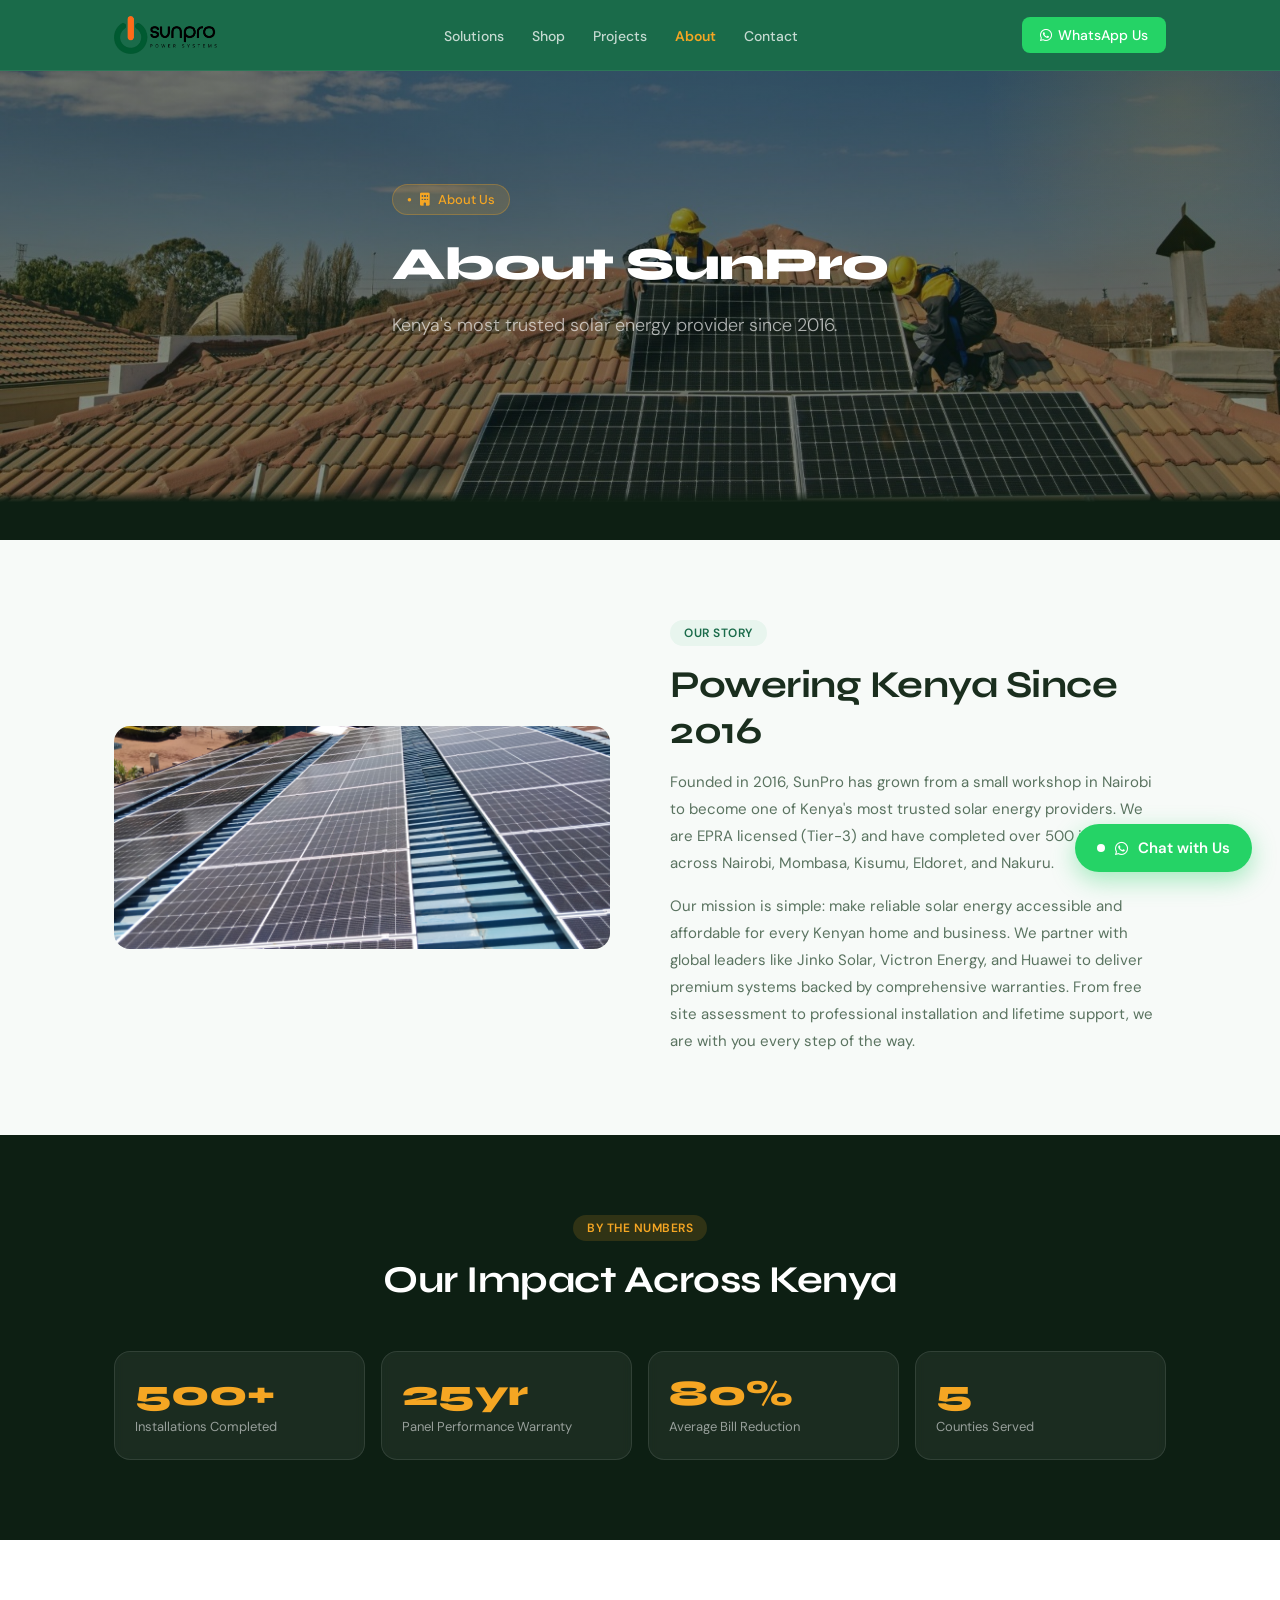
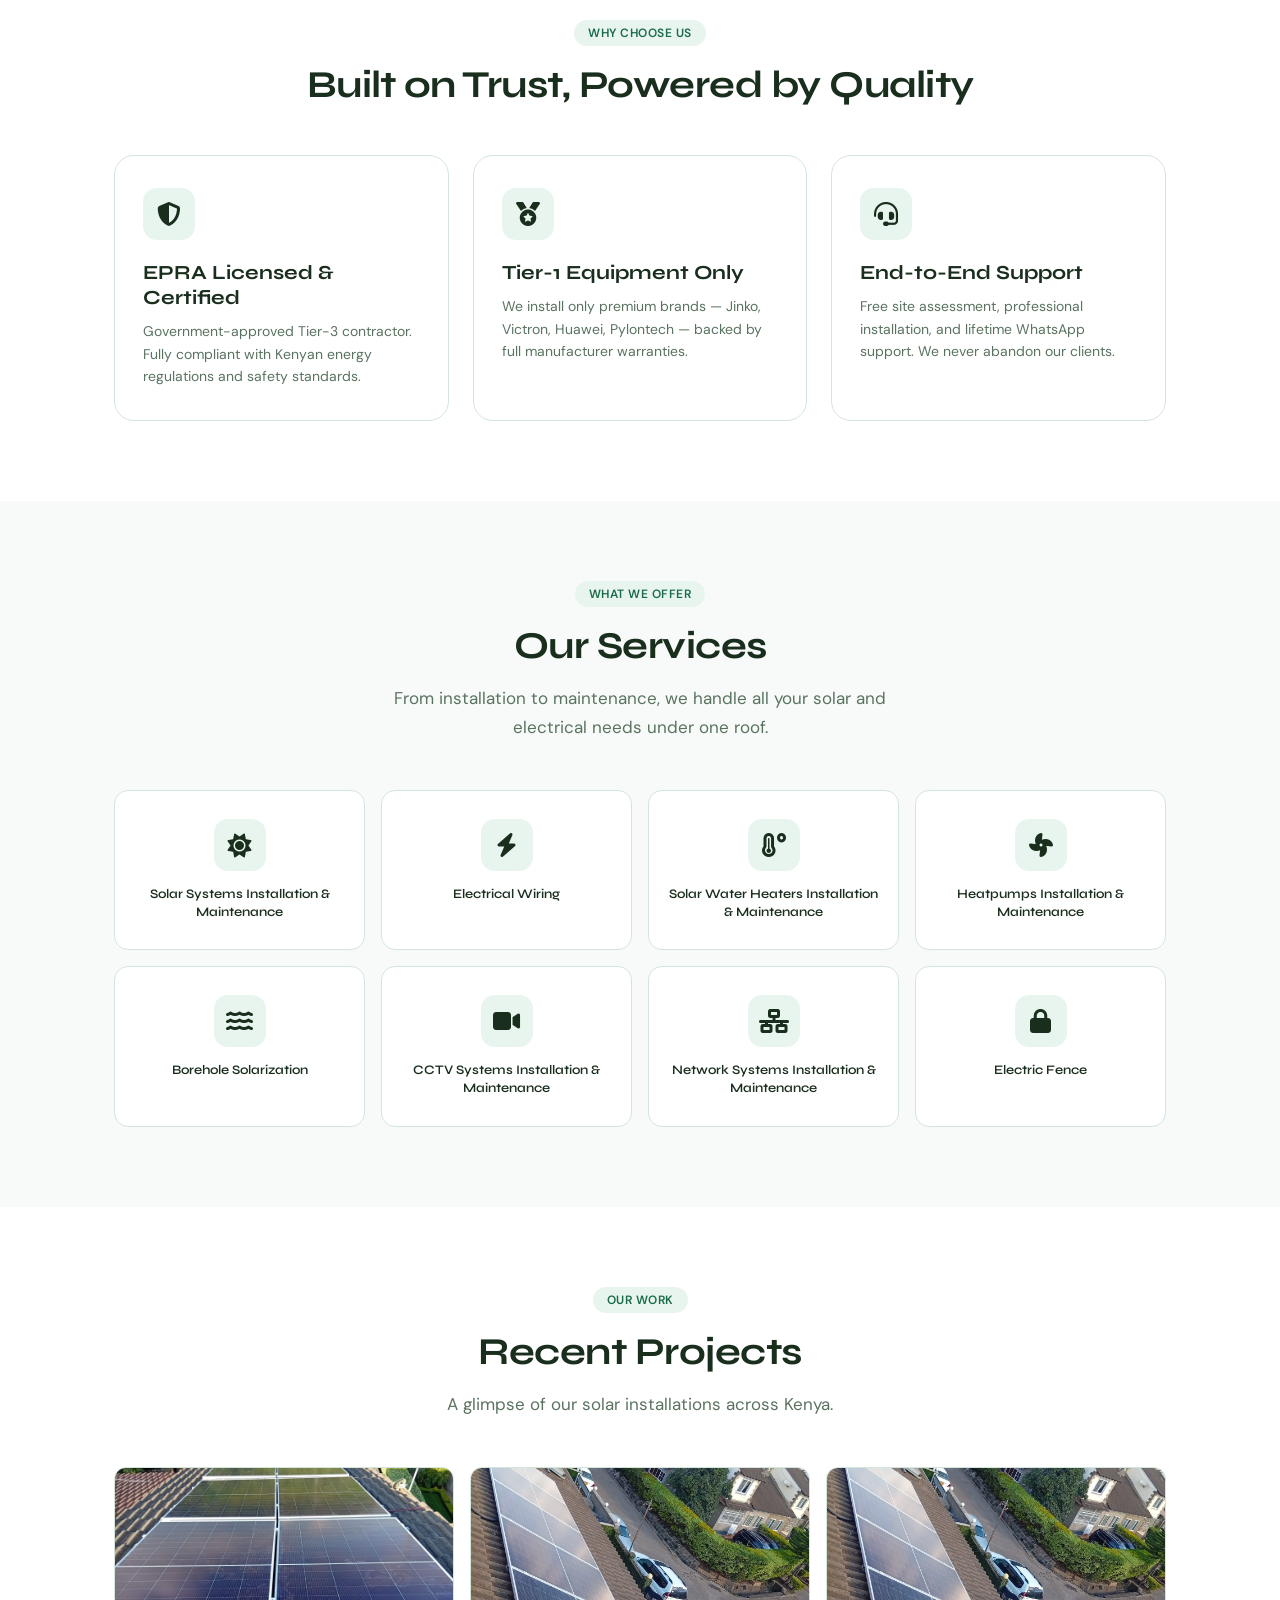
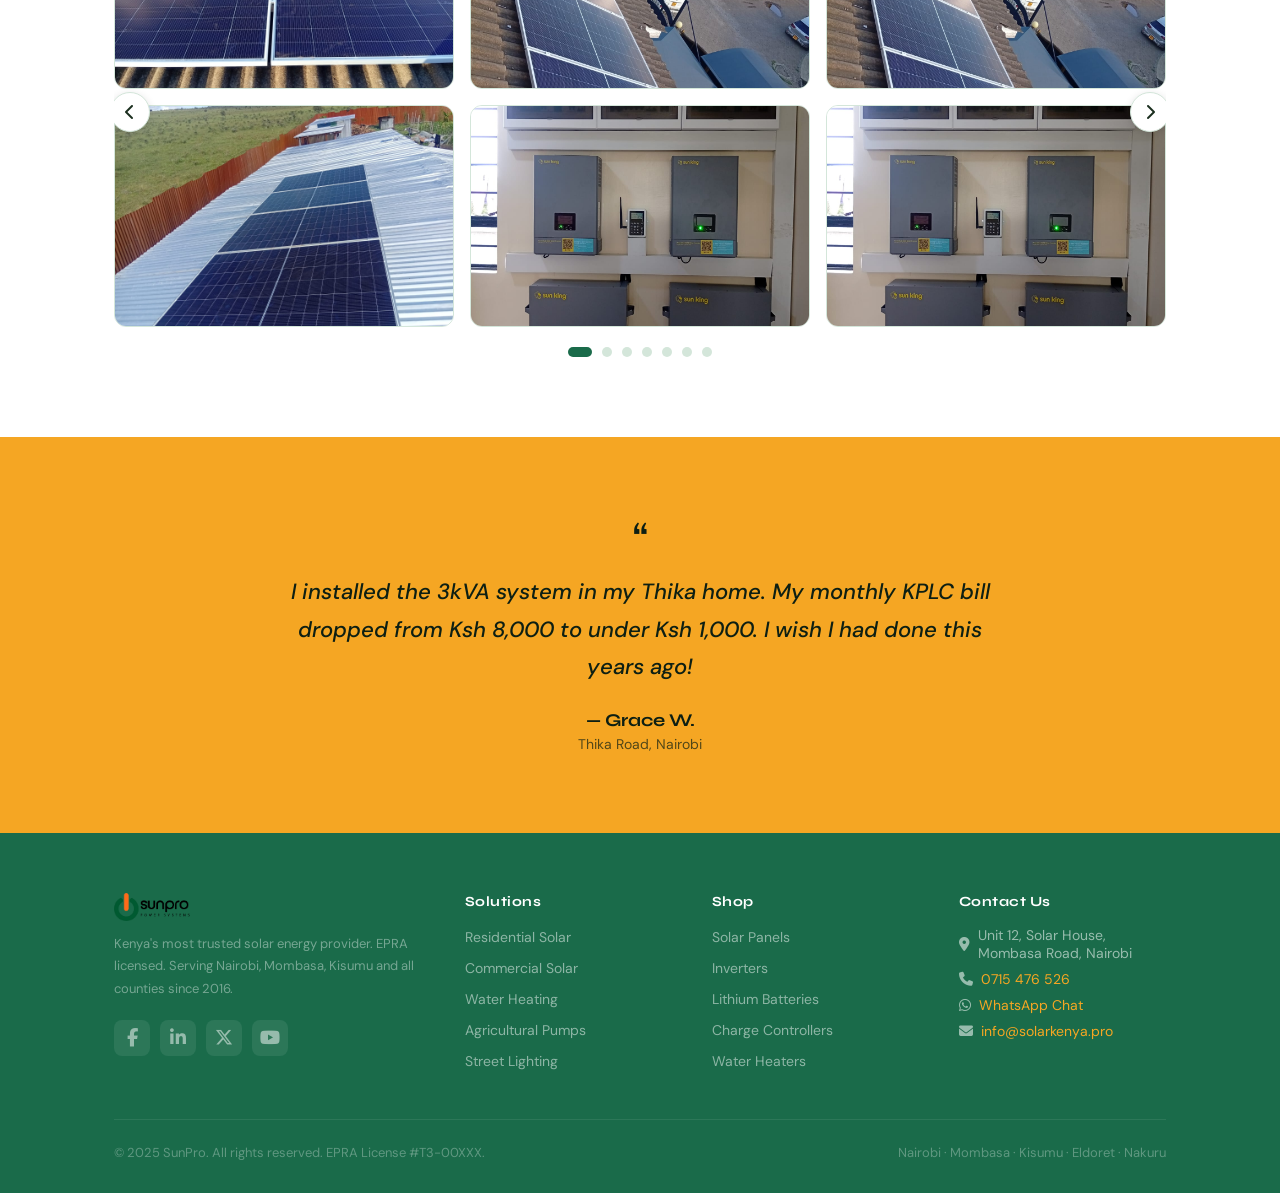
==== commit 05504827: "review" ====
--- a/about.html
+++ b/about.html
@@ -13,7 +13,7 @@
 <!-- NAV -->
 <nav>
   <div class="nav-inner">
-    <div class="logo"><img src="images/logo/logo-removebg-preview.png" alt="SunPro"></div>
+    <a href="index.html" class="logo"><img src="images/logo/logo-removebg-preview.png" alt="SunPro"></a>
     <ul>
       <li><a href="index.html#solutions">Solutions</a></li>
       <li><a href="index.html#products">Shop</a></li>
@@ -21,7 +21,7 @@
       <li><span class="nav-active">About</span></li>
       <li><a href="index.html#contact">Contact</a></li>
     </ul>
-    <a href="https://wa.me/254700000000?text=Hi%2C%20I%27d%20like%20a%20free%20solar%20quote!" class="nav-cta" target="_blank"><i class="fa-brands fa-whatsapp"></i> WhatsApp Us</a>
+    <a href="https://wa.me/254727895108?text=Hi%2C%20I%27d%20like%20a%20free%20solar%20quote!" class="nav-cta" target="_blank"><i class="fa-brands fa-whatsapp"></i> WhatsApp Us</a>
     <button class="nav-hamburger" aria-label="Toggle menu"><span></span><span></span><span></span></button>
   </div>
 </nav>
@@ -37,11 +37,11 @@
 </section>
 
 <!-- STORY -->
-<section id="story" style="background:var(--surface);padding:80px 0">
+<section id="story">
   <div class="container">
     <div class="value-grid">
       <div>
-        <img src="images/projects/IMG-20260511-WA0118.jpg" alt="Solar panel installation" style="width:100%;border-radius:16px;display:block">
+        <img src="images/projects/IMG-20260511-WA0082.jpg" alt="Solar panel installation" style="width:100%;border-radius:16px;display:block">
       </div>
       <div>
         <span class="section-tag">Our Story</span>
@@ -54,13 +54,13 @@
 </section>
 
 <!-- STATS -->
-<section id="about-stats" style="background:var(--dark);padding:80px 0">
+<section id="about-stats">
   <div class="container">
     <div class="section-header" style="text-align:center">
       <span class="section-tag" style="background:rgba(245,166,35,0.15);color:var(--sun)">By the Numbers</span>
       <h2 class="section-title" style="color:var(--white)">Our Impact Across Kenya</h2>
     </div>
-    <div class="hero-stats" style="grid-template-columns:repeat(4,1fr)">
+    <div class="hero-stats hero-stats-4col">
       <div class="stat-card">
         <div class="stat-num">500+</div>
         <div class="stat-label">Installations Completed</div>
@@ -82,7 +82,7 @@
 </section>
 
 <!-- WHY CHOOSE US -->
-<section id="why-choose" style="background:var(--white);padding:80px 0">
+<section id="why-choose">
   <div class="container">
     <div class="section-header" style="text-align:center">
       <span class="section-tag">Why Choose Us</span>
@@ -109,7 +109,7 @@
 </section>
 
 <!-- SERVICES -->
-<section id="services" style="background:var(--surface);padding:80px 0">
+<section id="services">
   <div class="container">
     <div class="section-header" style="text-align:center">
       <span class="section-tag">What We Offer</span>
@@ -154,7 +154,7 @@
 </section>
 
 <!-- GALLERY -->
-<section id="gallery" style="background:var(--white);padding:80px 0">
+<section id="gallery">
   <div class="container">
     <div class="section-header">
       <span class="section-tag">Our Work</span>
@@ -247,7 +247,7 @@
 </section>
 
 <!-- TESTIMONIAL -->
-<section class="about-testimonial" style="background:var(--sun);padding:80px 0;text-align:center">
+<section class="about-testimonial">
   <div class="container">
     <p style="font-size:48px;color:var(--dark);margin-bottom:8px;font-family:'Syne',sans-serif;line-height:1">&#8220;</p>
     <blockquote style="font-size:22px;color:var(--dark);line-height:1.7;max-width:700px;margin:0 auto 24px;font-family:'DM Sans',sans-serif;font-weight:500;font-style:italic">
@@ -298,8 +298,8 @@
         <h4>Contact Us</h4>
         <div class="footer-contact">
           <p><i class="fa-solid fa-location-dot"></i> Unit 12, Solar House, Mombasa Road, Nairobi</p>
-          <p><i class="fa-solid fa-phone"></i> <a href="tel:+254700000000" style="color:var(--sun);text-decoration:none">+254 700 000 000</a></p>
-          <p><i class="fa-brands fa-whatsapp"></i> <a href="https://wa.me/254700000000" style="color:var(--sun);text-decoration:none" target="_blank">WhatsApp Chat</a></p>
+          <p><i class="fa-solid fa-phone"></i> <a href="tel:+254715476526" style="color:var(--sun);text-decoration:none">0715 476 526</a></p>
+          <p><i class="fa-brands fa-whatsapp"></i> <a href="https://wa.me/254727895108" style="color:var(--sun);text-decoration:none" target="_blank">WhatsApp Chat</a></p>
           <p><i class="fa-solid fa-envelope"></i> <a href="mailto:info@solarkenya.pro" style="color:var(--sun);text-decoration:none">info@solarkenya.pro</a></p>
         </div>
       </div>
@@ -312,7 +312,7 @@
 </footer>
 
 <!-- WHATSAPP FLOAT -->
-<a href="https://wa.me/254700000000?text=Hi%2C%20I%27d%20like%20to%20inquire%20about%20solar!" class="wa-float" target="_blank">
+<a href="https://wa.me/254727895108?text=Hi%2C%20I%27d%20like%20to%20inquire%20about%20solar!" class="wa-float" target="_blank">
   <span class="wa-float-dot"></span> <i class="fa-brands fa-whatsapp"></i> Chat with Us
 </a>
 
--- a/style.css
+++ b/style.css
@@ -7,15 +7,16 @@
     --wa:#25D366;
   }
   html{scroll-behavior:smooth}
-  body{font-family:'DM Sans',sans-serif;color:var(--text);background:var(--white);overflow-x:hidden}
+  body{font-family:'DM Sans',sans-serif;color:var(--text);background:var(--white);overflow-x:hidden;overflow-wrap:break-word}
+  img{max-width:100%;height:auto}
   h1,h2,h3,h4{font-family:'Syne',sans-serif}
   .container{max-width:1100px;margin:0 auto;padding:0 24px}
 
   /* NAV */
   nav{position:fixed;top:0;left:0;right:0;z-index:100;background:var(--green);border-bottom:1px solid rgba(255,255,255,0.08)}
   .nav-inner{display:flex;align-items:center;justify-content:space-between;padding:16px 24px;max-width:1100px;margin:0 auto}
-.logo{font-family:'Syne',sans-serif;font-weight:800;font-size:22px;color:var(--sun);letter-spacing:-0.5px;display:flex;align-items:center}
-.logo img{height:32px;display:block}
+.logo{font-family:'Syne',sans-serif;font-weight:800;font-size:32px;color:var(--sun);letter-spacing:-0.5px;display:flex;align-items:center;text-decoration:none}
+.logo img{height:38px;display:block}
   nav ul{display:flex;gap:28px;list-style:none}
   nav ul a{color:rgba(255,255,255,0.75);text-decoration:none;font-size:14px;font-weight:500;transition:color 0.2s}
   nav ul a:hover{color:var(--sun)}
@@ -259,6 +260,13 @@
   .about-hero .hero-title{font-size:46px}
   .about-hero .hero-sub{max-width:540px}
   .nav-active{color:var(--sun);font-weight:600;font-size:14px;cursor:default}
+  #story{background:var(--surface)}
+  #about-stats{background:var(--dark)}
+  #why-choose{background:var(--white)}
+  #services{background:var(--surface)}
+  #gallery{background:var(--white)}
+  .about-testimonial{background:var(--sun);text-align:center}
+  .hero-stats-4col{grid-template-columns:repeat(4,1fr)}
 
   /* SERVICES */
   #services .section-sub{margin:0 auto}
@@ -342,7 +350,7 @@
     .nav-cta{display:none}
     .nav-inner{padding:14px 16px}
 
-    #hero{min-height:auto;padding:100px 0 60px}
+    #hero{min-height:0;padding:100px 0 60px}
     .hero-grid{grid-template-columns:1fr;gap:24px;padding:32px 0}
     .hero-title{font-size:32px}
     .hero-sub{font-size:16px}
@@ -406,6 +414,7 @@
   }
 
   @media(max-width:480px){
+    #hero{padding-top:80px}
     .hero-title{font-size:28px}
     .section-title{font-size:24px}
     .hero-stats{grid-template-columns:1fr 1fr;gap:8px}
@@ -418,4 +427,5 @@
     .btn-wa,.btn-outline,.btn-dark,.btn-call{padding:12px 18px;font-size:14px}
     .calc-box{padding:16px}
     .calc-result{padding:16px}
+    .calc-result>div{flex-direction:column;gap:8px}
   }
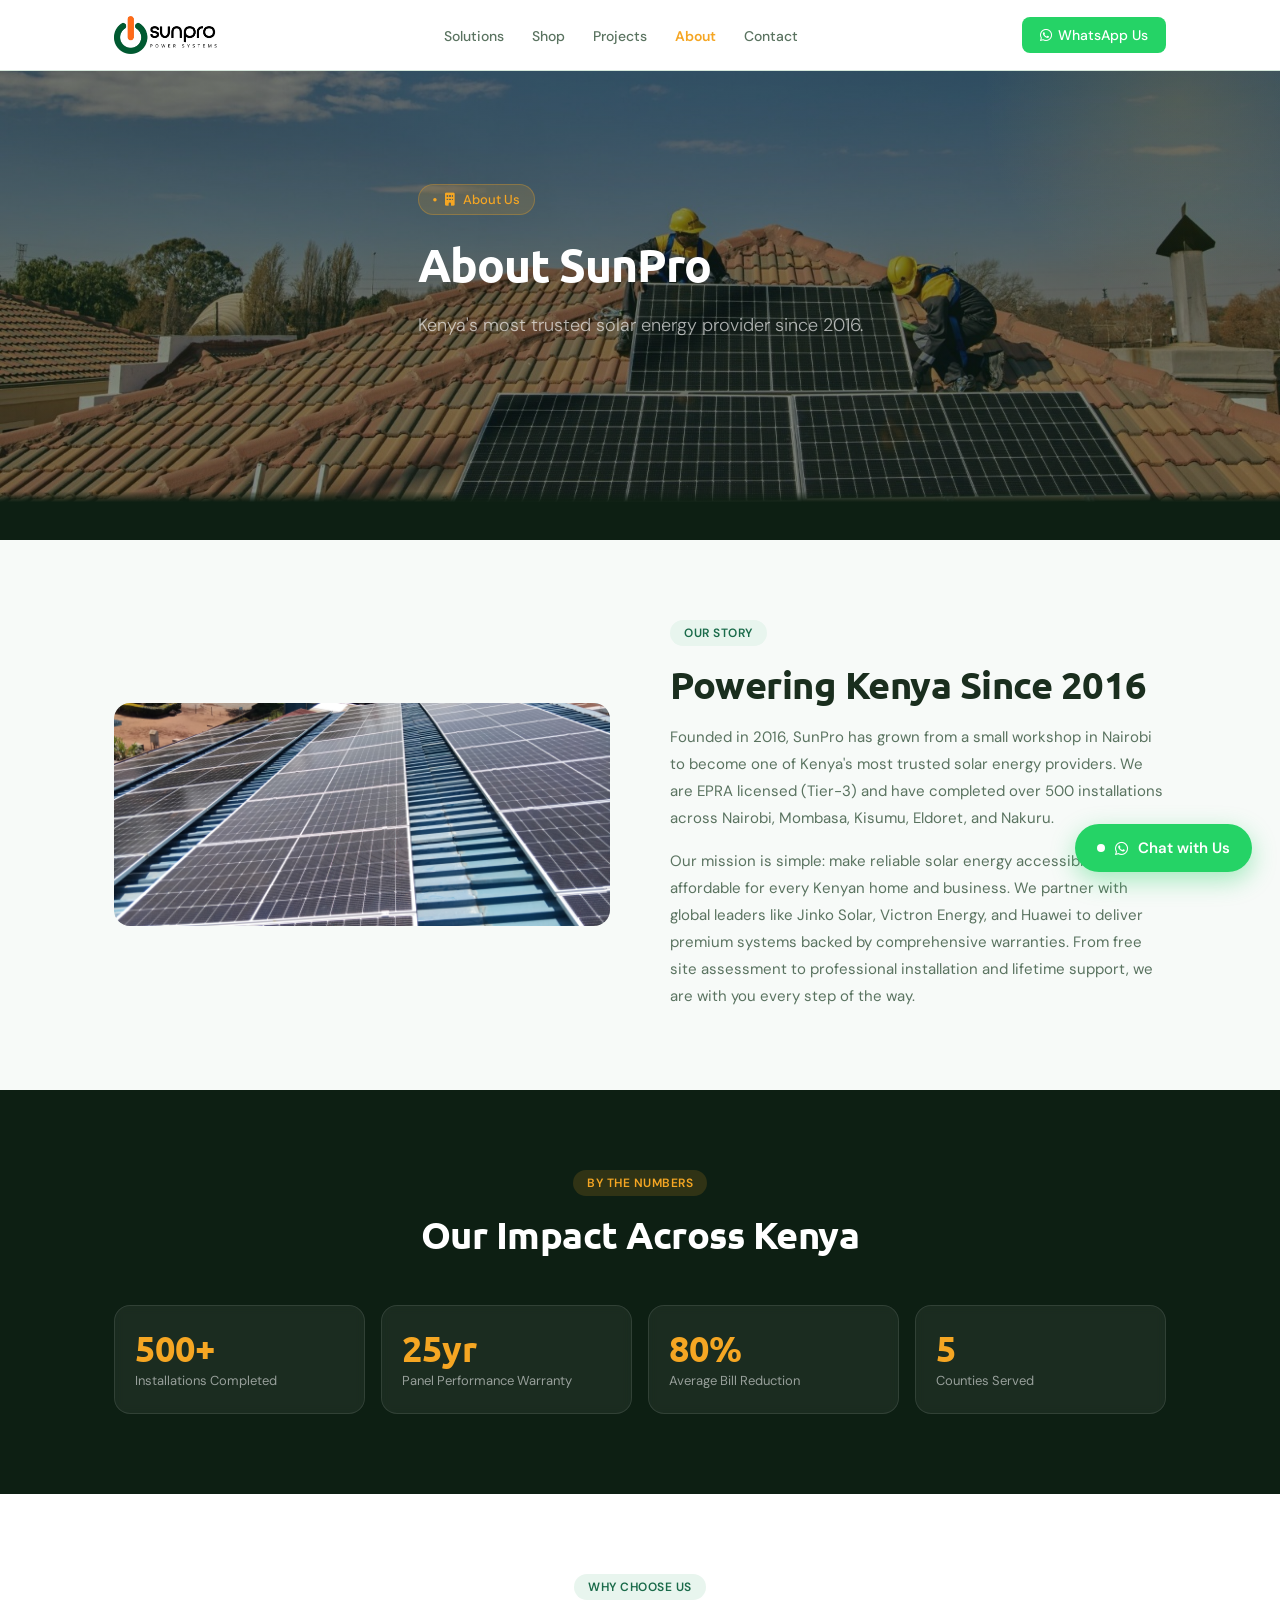
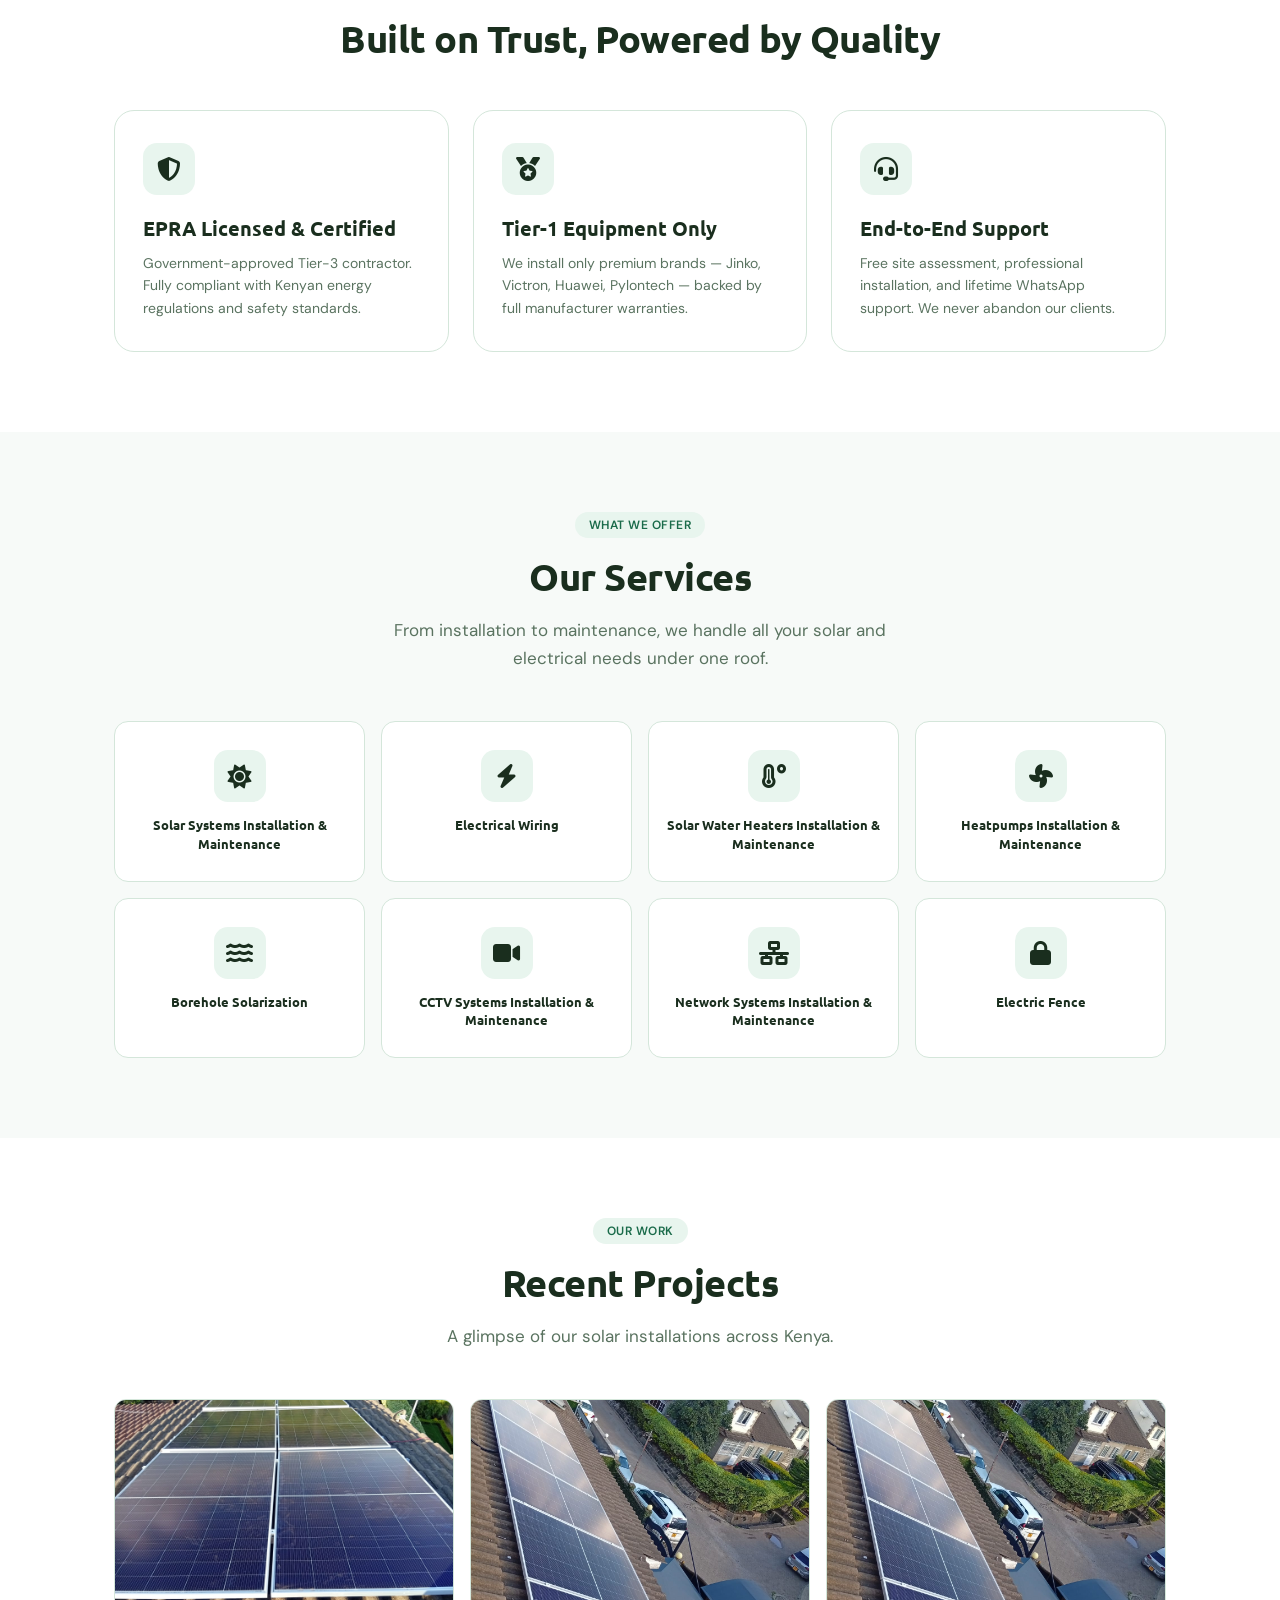
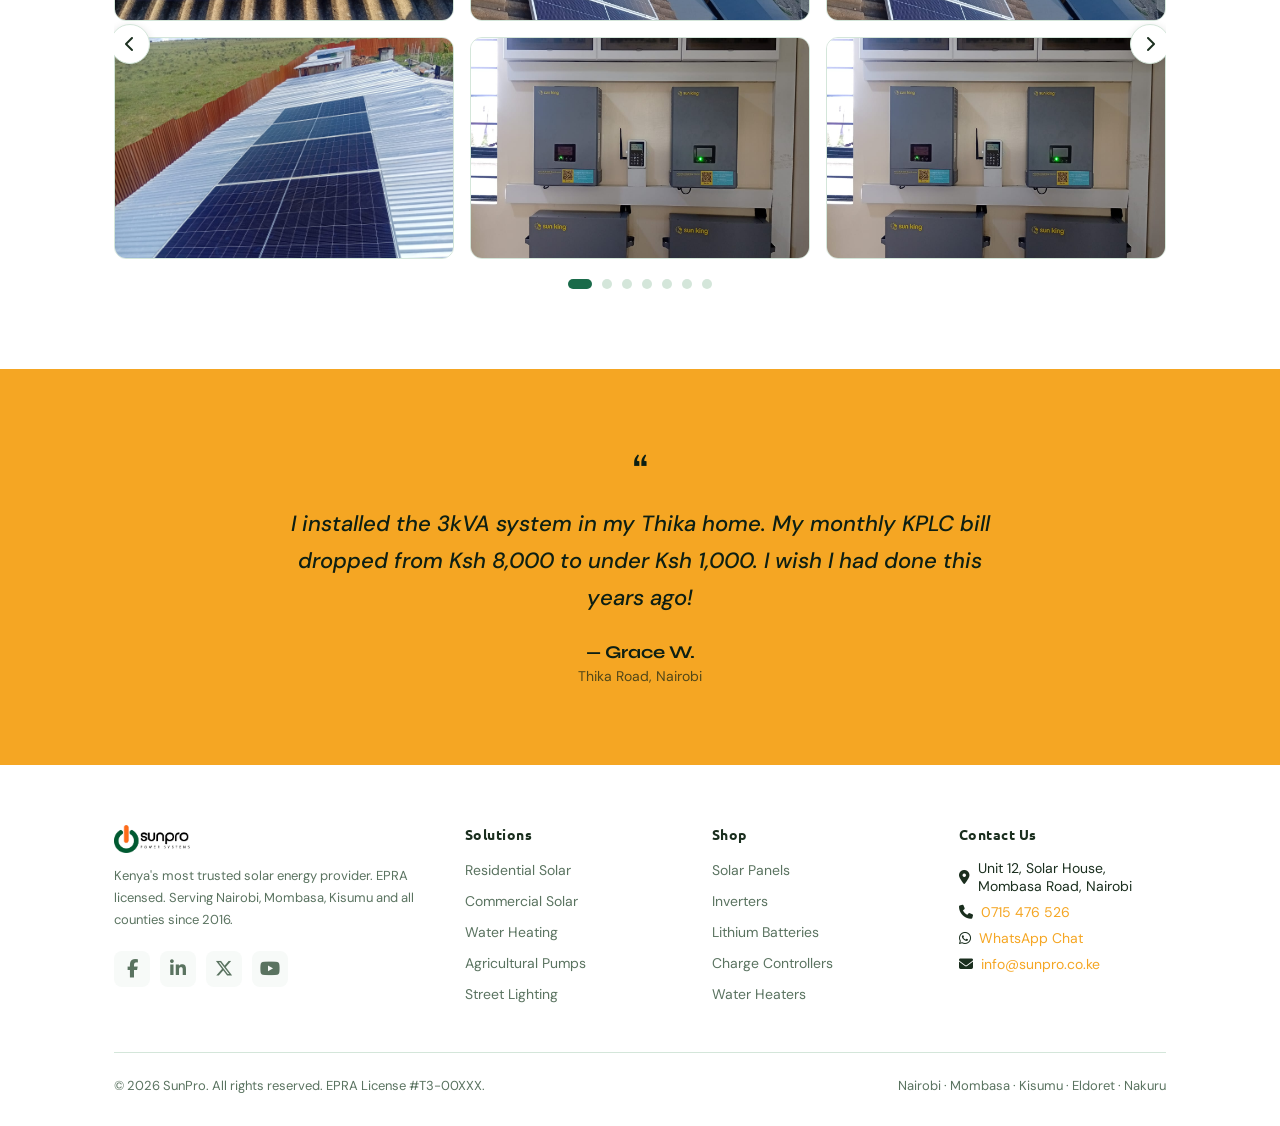
==== commit 03b96f6e: "changes" ====
--- a/about.html
+++ b/about.html
@@ -4,7 +4,7 @@
 <meta charset="UTF-8">
 <meta name="viewport" content="width=device-width, initial-scale=1.0">
 <title>About Us | SunPro</title>
-<link href="https://fonts.googleapis.com/css2?family=Syne:wght@400;600;700;800&family=DM+Sans:wght@300;400;500&display=swap" rel="stylesheet">
+<link href="https://fonts.googleapis.com/css2?family=Syne:wght@400;600;700;800&family=DM+Sans:wght@300;400;500&family=Ubuntu:wght@400;600;700;800&display=swap" rel="stylesheet">
 <link rel="stylesheet" href="https://cdnjs.cloudflare.com/ajax/libs/font-awesome/6.7.2/css/all.min.css">
 <link rel="stylesheet" href="style.css">
 </head>
@@ -300,12 +300,12 @@
           <p><i class="fa-solid fa-location-dot"></i> Unit 12, Solar House, Mombasa Road, Nairobi</p>
           <p><i class="fa-solid fa-phone"></i> <a href="tel:+254715476526" style="color:var(--sun);text-decoration:none">0715 476 526</a></p>
           <p><i class="fa-brands fa-whatsapp"></i> <a href="https://wa.me/254727895108" style="color:var(--sun);text-decoration:none" target="_blank">WhatsApp Chat</a></p>
-          <p><i class="fa-solid fa-envelope"></i> <a href="mailto:info@solarkenya.pro" style="color:var(--sun);text-decoration:none">info@solarkenya.pro</a></p>
+          <p><i class="fa-solid fa-envelope"></i> <a href="mailto:info@sunpro.co.ke" style="color:var(--sun);text-decoration:none">info@sunpro.co.ke</a></p>
         </div>
       </div>
     </div>
     <div class="footer-bottom">
-      <span>&#169; 2025 SunPro. All rights reserved. EPRA License #T3-00XXX.</span>
+      <span>&#169; <span class="current-year"></span> SunPro. All rights reserved. EPRA License #T3-00XXX.</span>
       <span>Nairobi &middot; Mombasa &middot; Kisumu &middot; Eldoret &middot; Nakuru</span>
     </div>
   </div>
--- a/style.css
+++ b/style.css
@@ -9,21 +9,21 @@
   html{scroll-behavior:smooth}
   body{font-family:'DM Sans',sans-serif;color:var(--text);background:var(--white);overflow-x:hidden;overflow-wrap:break-word}
   img{max-width:100%;height:auto}
-  h1,h2,h3,h4{font-family:'Syne',sans-serif}
+  h1,h2,h3,h4{font-family:'Ubuntu',sans-serif}
   .container{max-width:1100px;margin:0 auto;padding:0 24px}
 
   /* NAV */
-  nav{position:fixed;top:0;left:0;right:0;z-index:100;background:var(--green);border-bottom:1px solid rgba(255,255,255,0.08)}
+  nav{position:fixed;top:0;left:0;right:0;z-index:100;background:var(--white);border-bottom:1px solid var(--border)}
   .nav-inner{display:flex;align-items:center;justify-content:space-between;padding:16px 24px;max-width:1100px;margin:0 auto}
-.logo{font-family:'Syne',sans-serif;font-weight:800;font-size:32px;color:var(--sun);letter-spacing:-0.5px;display:flex;align-items:center;text-decoration:none}
+.logo{font-family:'Ubuntu',sans-serif;font-weight:800;font-size:32px;color:var(--sun);letter-spacing:-0.5px;display:flex;align-items:center;text-decoration:none}
 .logo img{height:38px;display:block}
   nav ul{display:flex;gap:28px;list-style:none}
-  nav ul a{color:rgba(255,255,255,0.75);text-decoration:none;font-size:14px;font-weight:500;transition:color 0.2s}
+  nav ul a{color:var(--muted);text-decoration:none;font-size:14px;font-weight:500;transition:color 0.2s}
   nav ul a:hover{color:var(--sun)}
   .nav-cta{background:var(--wa);color:var(--white);padding:9px 18px;border-radius:8px;font-size:14px;font-weight:500;text-decoration:none;display:flex;align-items:center;gap:6px;transition:opacity 0.2s}
   .nav-cta:hover{opacity:0.9}
   .nav-hamburger{display:none;flex-direction:column;gap:5px;background:none;border:none;cursor:pointer;padding:4px;position:relative;z-index:101}
-  .nav-hamburger span{width:24px;height:2px;background:var(--white);border-radius:2px;transition:all 0.3s}
+  .nav-hamburger span{width:24px;height:2px;background:var(--dark);border-radius:2px;transition:all 0.3s}
   .nav.open .nav-hamburger span:nth-child(1){transform:rotate(45deg) translate(5px,5px)}
   .nav.open .nav-hamburger span:nth-child(2){opacity:0}
   .nav.open .nav-hamburger span:nth-child(3){transform:rotate(-45deg) translate(5px,-5px)}
@@ -45,7 +45,7 @@
   .hero-visual{position:relative}
   .hero-stats{display:grid;grid-template-columns:1fr 1fr;gap:16px}
   .stat-card{background:rgba(255,255,255,0.06);border:1px solid rgba(255,255,255,0.1);border-radius:16px;padding:24px 20px;backdrop-filter:blur(4px)}
-  .stat-num{font-family:'Syne',sans-serif;font-size:36px;font-weight:800;color:var(--sun);line-height:1}
+  .stat-num{font-family:'Ubuntu',sans-serif;font-size:36px;font-weight:800;color:var(--sun);line-height:1}
   .stat-label{font-size:13px;color:rgba(255,255,255,0.55);margin-top:6px;font-weight:400}
   .sun-circle{position:absolute;top:-100px;right:-100px;width:400px;height:400px;border-radius:50%;background:radial-gradient(circle,rgba(245,166,35,0.15) 0%,transparent 70%);pointer-events:none}
 
@@ -85,9 +85,9 @@
   .pain-item{display:flex;align-items:flex-start;gap:14px;color:rgba(255,255,255,0.75);font-size:15px;line-height:1.5}
   .pain-dot{width:20px;height:20px;border-radius:50%;background:var(--sun);display:flex;align-items:center;justify-content:center;font-size:11px;flex-shrink:0;margin-top:1px;color:var(--dark);font-weight:700}
   .roi-box{background:rgba(245,166,35,0.1);border:1px solid rgba(245,166,35,0.25);border-radius:20px;padding:32px}
-  .roi-box h3{font-family:'Syne',sans-serif;font-size:24px;color:var(--sun);margin-bottom:6px;font-weight:700}
+  .roi-box h3{font-family:'Ubuntu',sans-serif;font-size:24px;color:var(--sun);margin-bottom:6px;font-weight:700}
   .roi-box p{color:rgba(255,255,255,0.6);font-size:14px;line-height:1.6}
-  .roi-num{font-family:'Syne',sans-serif;font-size:56px;font-weight:800;color:var(--sun);line-height:1;margin:16px 0 4px}
+  .roi-num{font-family:'Ubuntu',sans-serif;font-size:56px;font-weight:800;color:var(--sun);line-height:1;margin:16px 0 4px}
 
   /* PRODUCTS */
   #products .section-header{text-align:center}
@@ -95,12 +95,13 @@
   .prod-grid{display:grid;grid-template-columns:repeat(3,1fr);gap:20px}
   .prod-card{border:1px solid var(--border);border-radius:16px;overflow:hidden;transition:all 0.3s}
   .prod-card:hover{border-color:var(--green-mid);box-shadow:0 8px 24px rgba(26,107,74,0.1)}
-  .prod-img{height:160px;display:flex;align-items:center;justify-content:center;font-size:56px;background:var(--surface)}
-.prod-img img{width:100%;height:100%;object-fit:contain;display:block}
+.prod-card:hover .prod-img img{transform:scale(1.1)}
+  .prod-img{height:160px;display:flex;align-items:center;justify-content:center;font-size:56px;background:var(--surface);overflow:hidden}
+.prod-img img{width:100%;height:100%;object-fit:contain;display:block;transition:transform 0.4s ease}
   .prod-body{padding:20px}
   .prod-tag{font-size:11px;font-weight:600;text-transform:uppercase;letter-spacing:0.5px;color:var(--green);margin-bottom:8px}
   .prod-card h3{font-size:16px;font-weight:700;margin-bottom:6px}
-  .prod-price{font-family:'Syne',sans-serif;font-size:22px;font-weight:700;color:var(--green);margin:12px 0}
+  .prod-price{font-family:'Ubuntu',sans-serif;font-size:22px;font-weight:700;color:var(--green);margin:12px 0}
   .prod-price span{font-size:13px;font-weight:400;color:var(--muted)}
   .btn-wa-sm{display:flex;align-items:center;justify-content:center;gap:6px;background:var(--wa);color:var(--white);padding:10px;border-radius:8px;font-size:14px;font-weight:500;text-decoration:none;transition:opacity 0.2s}
   .btn-wa-sm:hover{opacity:0.9}
@@ -115,9 +116,9 @@
   .calc-slider{width:100%;margin:8px 0 4px;accent-color:var(--sun)}
   .calc-range-labels{display:flex;justify-content:space-between;font-size:12px;color:rgba(255,255,255,0.3);margin-bottom:28px}
   .calc-result{background:rgba(245,166,35,0.1);border:1px solid rgba(245,166,35,0.25);border-radius:16px;padding:24px;margin-top:24px;text-align:center}
-  .calc-result h3{font-family:'Syne',sans-serif;font-size:28px;color:var(--sun);font-weight:700;margin-bottom:4px}
+  .calc-result h3{font-family:'Ubuntu',sans-serif;font-size:28px;color:var(--sun);font-weight:700;margin-bottom:4px}
   .calc-result p{color:rgba(255,255,255,0.55);font-size:13px;margin-bottom:16px}
-  .kplc-val{font-family:'Syne',sans-serif;font-size:36px;color:var(--sun);font-weight:800}
+  .kplc-val{font-family:'Ubuntu',sans-serif;font-size:36px;color:var(--sun);font-weight:800}
 
   /* PROCESS */
   #process{background:var(--surface)}
@@ -125,7 +126,7 @@
   .process-steps::before{content:'';position:absolute;top:36px;left:12%;right:12%;height:2px;background:var(--border);z-index:0;transform:scaleX(0);transform-origin:left}
   #process.visible .process-steps::before{animation:draw-line 0.8s ease-out 0.1s forwards}
   .step{text-align:center;padding:0 16px;position:relative;z-index:1}
-  .step-num{width:72px;height:72px;border-radius:50%;background:var(--green);color:var(--white);font-family:'Syne',sans-serif;font-size:22px;font-weight:800;display:flex;align-items:center;justify-content:center;margin:0 auto 20px;opacity:0;transform:scale(0)}
+  .step-num{width:72px;height:72px;border-radius:50%;background:var(--green);color:var(--white);font-family:'Ubuntu',sans-serif;font-size:22px;font-weight:800;display:flex;align-items:center;justify-content:center;margin:0 auto 20px;opacity:0;transform:scale(0)}
   .step.visible .step-num{animation:step-pop 0.5s ease-out forwards}
   .step h3,.step p{opacity:0;transform:translateY(12px);transition:all 0.5s ease-out}
   .step.visible h3,.step.visible p{opacity:1;transform:translateY(0)}
@@ -149,7 +150,7 @@
   .pkg-card{background:rgba(255,255,255,0.05);border:1px solid rgba(255,255,255,0.1);border-radius:20px;padding:32px 24px;transition:all 0.3s}
   .pkg-card.featured{background:var(--green);border-color:var(--green-mid)}
   .pkg-icon{font-size:36px;margin-bottom:16px}
-  .pkg-card h3{font-family:'Syne',sans-serif;font-size:20px;font-weight:700;color:var(--white);margin-bottom:4px}
+  .pkg-card h3{font-family:'Ubuntu',sans-serif;font-size:20px;font-weight:700;color:var(--white);margin-bottom:4px}
   .pkg-sub{font-size:13px;color:rgba(255,255,255,0.5);margin-bottom:20px}
   .pkg-card.featured .pkg-sub{color:rgba(255,255,255,0.7)}
   .pkg-features{list-style:none;display:flex;flex-direction:column;gap:10px;margin-bottom:24px}
@@ -161,8 +162,9 @@
   #projects .section-header{text-align:center}
   .proj-grid{display:grid;grid-template-columns:repeat(3,1fr);gap:20px}
   .proj-card{border-radius:16px;overflow:hidden;border:1px solid var(--border);background:var(--white)}
-  .proj-img{height:180px;display:flex;align-items:center;justify-content:center;font-size:56px;background:var(--surface)}
-.proj-img img{width:100%;height:100%;object-fit:cover;display:block}
+.proj-card:hover .proj-img img{transform:scale(1.1)}
+  .proj-img{height:180px;display:flex;align-items:center;justify-content:center;font-size:56px;background:var(--surface);overflow:hidden}
+.proj-img img{width:100%;height:100%;object-fit:cover;display:block;transition:transform 0.4s ease}
   .proj-body{padding:20px}
   .proj-tag{font-size:11px;font-weight:600;text-transform:uppercase;color:var(--green);letter-spacing:0.5px;margin-bottom:8px}
   .proj-card h3{font-size:16px;font-weight:700;margin-bottom:6px}
@@ -176,7 +178,7 @@
   .stars{color:var(--sun);font-size:16px;margin-bottom:14px}
   .test-card p{font-size:14px;line-height:1.7;color:var(--text);margin-bottom:20px;font-style:italic}
   .test-author{display:flex;align-items:center;gap:12px}
-  .test-avatar{width:40px;height:40px;border-radius:50%;background:var(--green-light);display:flex;align-items:center;justify-content:center;font-family:'Syne',sans-serif;font-weight:700;color:var(--green);font-size:14px}
+  .test-avatar{width:40px;height:40px;border-radius:50%;background:var(--green-light);display:flex;align-items:center;justify-content:center;font-family:'Ubuntu',sans-serif;font-weight:700;color:var(--green);font-size:14px}
   .test-author strong{font-size:14px;font-weight:600;display:block}
   .test-author span{font-size:12px;color:var(--muted)}
 
@@ -235,20 +237,20 @@
   .btn-call:hover{background:var(--dark);color:var(--white)}
 
   /* FOOTER */
-  footer{background:var(--green);color:rgba(255,255,255,0.6);padding:60px 0 32px}
+  footer{background:var(--white);color:var(--muted);padding:60px 0 32px}
   .footer-grid{display:grid;grid-template-columns:1.5fr 1fr 1fr 1fr;gap:40px;margin-bottom:48px}
-  footer h4{font-family:'Syne',sans-serif;font-size:14px;color:var(--white);font-weight:700;margin-bottom:16px;letter-spacing:0.5px}
+  footer h4{font-family:'Ubuntu',sans-serif;font-size:14px;color:var(--text);font-weight:700;margin-bottom:16px;letter-spacing:0.5px}
   footer ul{list-style:none;display:flex;flex-direction:column;gap:10px}
-  footer ul li a{color:rgba(255,255,255,0.5);text-decoration:none;font-size:14px;transition:color 0.2s}
+  footer ul li a{color:var(--muted);text-decoration:none;font-size:14px;transition:color 0.2s}
   footer ul li a:hover{color:var(--sun)}
-  .footer-logo{font-family:'Syne',sans-serif;font-weight:800;font-size:24px;color:var(--sun);margin-bottom:12px;display:flex;align-items:center;gap:8px}
+  .footer-logo{font-family:'Ubuntu',sans-serif;font-weight:800;font-size:24px;color:var(--sun);margin-bottom:12px;display:flex;align-items:center;gap:8px}
 .footer-logo img{height:28px;display:block}
-  .footer-desc{font-size:13px;line-height:1.7;color:rgba(255,255,255,0.4);margin-bottom:20px}
+  .footer-desc{font-size:13px;line-height:1.7;color:var(--muted);margin-bottom:20px}
   .social-links{display:flex;gap:10px}
-  .social-btn{width:36px;height:36px;border-radius:8px;background:rgba(255,255,255,0.08);display:flex;align-items:center;justify-content:center;font-size:18px;color:rgba(255,255,255,0.5);text-decoration:none;transition:all 0.2s}
+  .social-btn{width:36px;height:36px;border-radius:8px;background:var(--surface);display:flex;align-items:center;justify-content:center;font-size:18px;color:var(--muted);text-decoration:none;transition:all 0.2s}
   .social-btn:hover{background:var(--sun);color:var(--dark)}
-  .footer-bottom{border-top:1px solid rgba(255,255,255,0.08);padding-top:24px;display:flex;justify-content:space-between;font-size:13px;color:rgba(255,255,255,0.3)}
-  .footer-contact p{font-size:14px;color:rgba(255,255,255,0.55);margin-bottom:8px;display:flex;align-items:center;gap:8px}
+  .footer-bottom{border-top:1px solid var(--border);padding-top:24px;display:flex;justify-content:space-between;font-size:13px;color:var(--muted)}
+  .footer-contact p{font-size:14px;color:var(--text);margin-bottom:8px;display:flex;align-items:center;gap:8px}
 
   /* WA FLOAT */
   .wa-float{position:fixed;bottom:28px;right:28px;z-index:999;background:var(--wa);color:var(--white);border-radius:50px;padding:14px 22px;display:flex;align-items:center;gap:10px;font-size:15px;font-weight:600;text-decoration:none;box-shadow:0 8px 24px rgba(37,211,102,0.4);transition:transform 0.2s}
@@ -280,8 +282,9 @@
   #gallery .section-header{text-align:center}
   .gallery-grid{display:grid;grid-template-columns:repeat(3,1fr);gap:16px}
   .gallery-item{border-radius:12px;overflow:hidden;border:1px solid var(--border);transition:all 0.3s}
+.gallery-item:hover .gallery-img{transform:scale(1.1)}
   .gallery-item:hover{transform:translateY(-3px);box-shadow:0 8px 24px rgba(26,107,74,0.1)}
-  .gallery-img{width:100%;height:220px;object-fit:cover;display:block}
+  .gallery-img{width:100%;height:220px;object-fit:cover;display:block;transition:transform 0.4s ease}
 
   /* CAROUSEL */
   .gallery-carousel{position:relative;overflow:hidden}
@@ -301,7 +304,7 @@
   .wh-visual{background:linear-gradient(135deg,var(--green) 0%,var(--green-mid) 100%);border-radius:24px;padding:40px;text-align:center;position:relative;overflow:hidden}
   .wh-visual::before{content:'';position:absolute;top:-40px;right:-40px;width:200px;height:200px;border-radius:50%;background:rgba(255,255,255,0.05)}
   .wh-icon{font-size:80px;margin-bottom:16px}
-  .wh-stat{font-family:'Syne',sans-serif;font-size:48px;font-weight:800;color:var(--sun);margin-bottom:4px}
+  .wh-stat{font-family:'Ubuntu',sans-serif;font-size:48px;font-weight:800;color:var(--sun);margin-bottom:4px}
   .wh-stat-label{font-size:14px;color:rgba(255,255,255,0.65)}
   .wh-list{list-style:none;display:flex;flex-direction:column;gap:14px}
   .wh-item{display:flex;align-items:flex-start;gap:12px}
@@ -321,10 +324,10 @@
   .agri-card h4{font-size:15px;font-weight:600;color:var(--white);margin-bottom:4px}
   .agri-card p{font-size:13px;color:rgba(255,255,255,0.45);line-height:1.5}
   .map-box{background:rgba(255,255,255,0.05);border:1px solid rgba(255,255,255,0.1);border-radius:20px;padding:32px;text-align:center}
-  .map-title{font-family:'Syne',sans-serif;color:var(--sun);font-size:20px;font-weight:700;margin-bottom:20px}
+  .map-title{font-family:'Ubuntu',sans-serif;color:var(--sun);font-size:20px;font-weight:700;margin-bottom:20px}
   .region-tags{display:flex;flex-wrap:wrap;gap:8px;justify-content:center}
   .region-tag{background:rgba(245,166,35,0.12);border:1px solid rgba(245,166,35,0.25);color:var(--sun);padding:6px 14px;border-radius:40px;font-size:13px}
-  .agri-stat{font-family:'Syne',sans-serif;font-size:44px;font-weight:800;color:var(--sun);margin:20px 0 4px}
+  .agri-stat{font-family:'Ubuntu',sans-serif;font-size:44px;font-weight:800;color:var(--sun);margin:20px 0 4px}
   .agri-stat-label{font-size:13px;color:rgba(255,255,255,0.4)}
 
   /* RESPONSIVE */
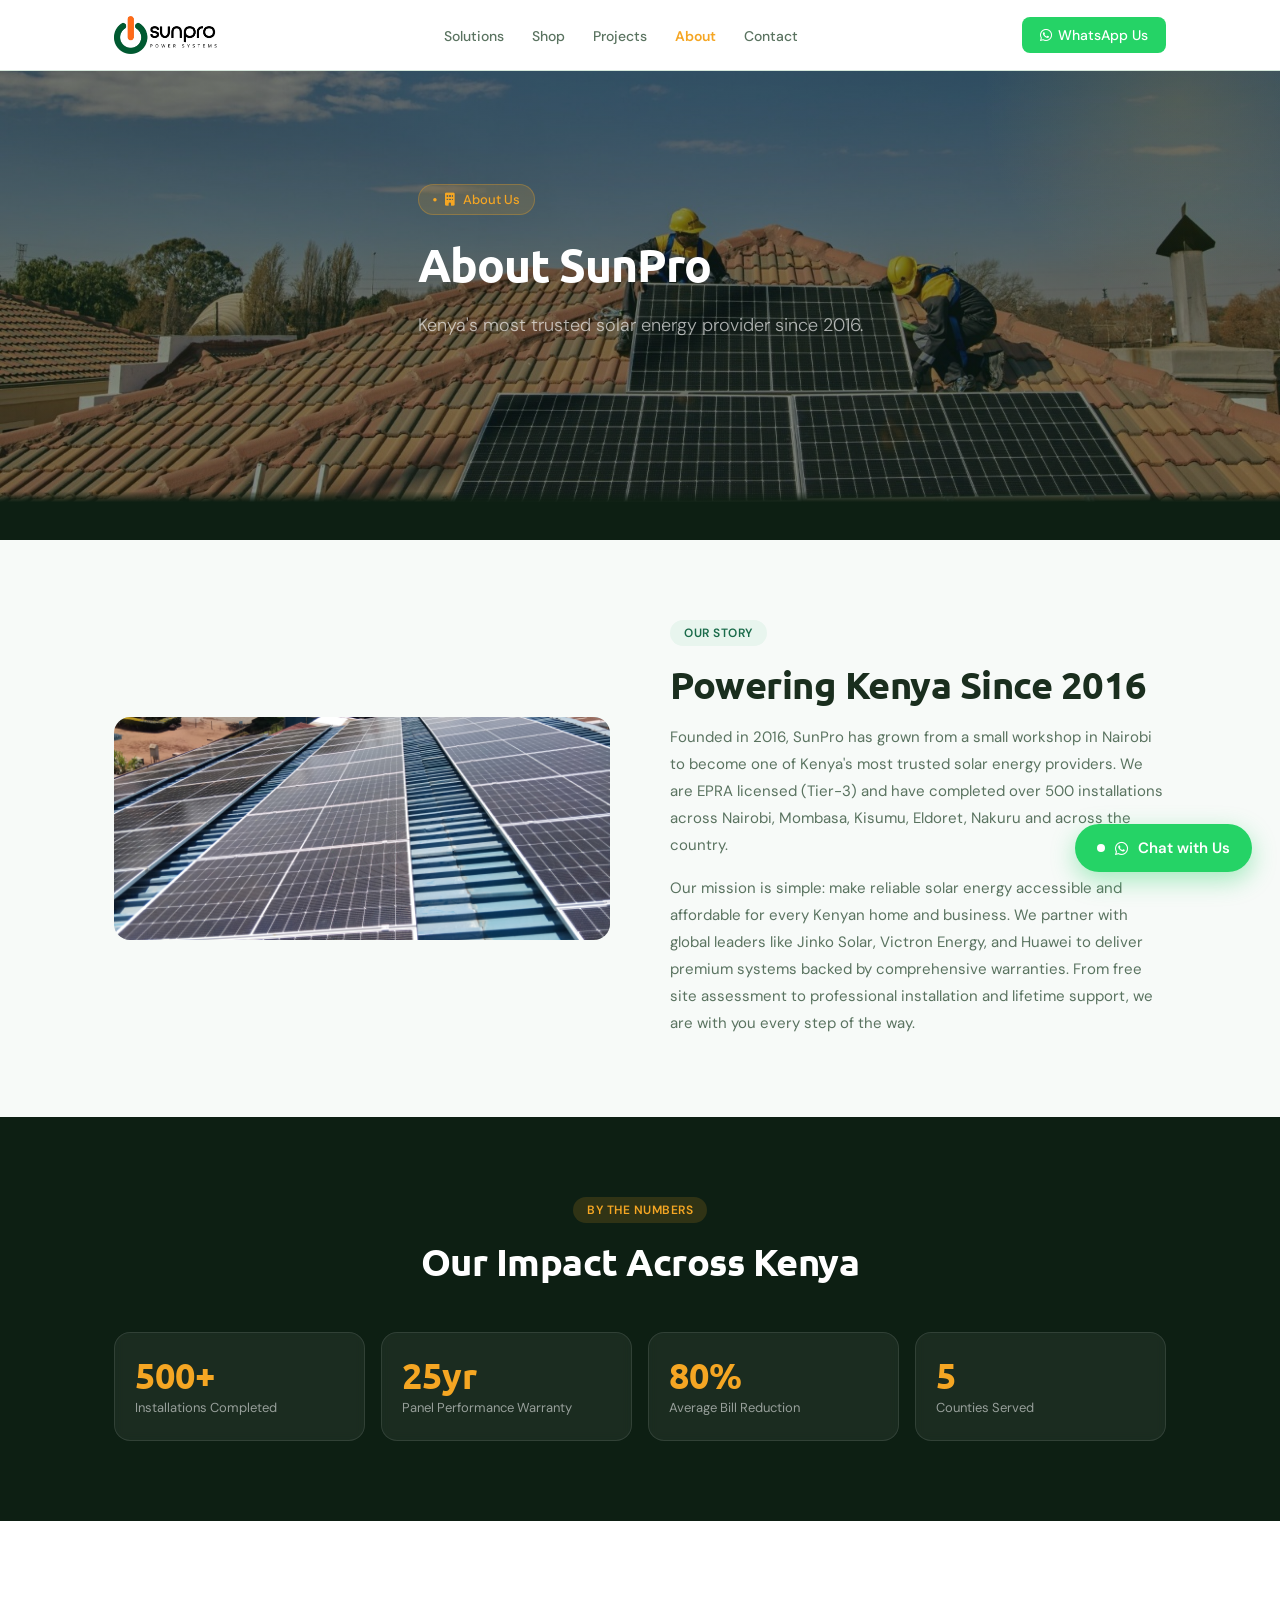
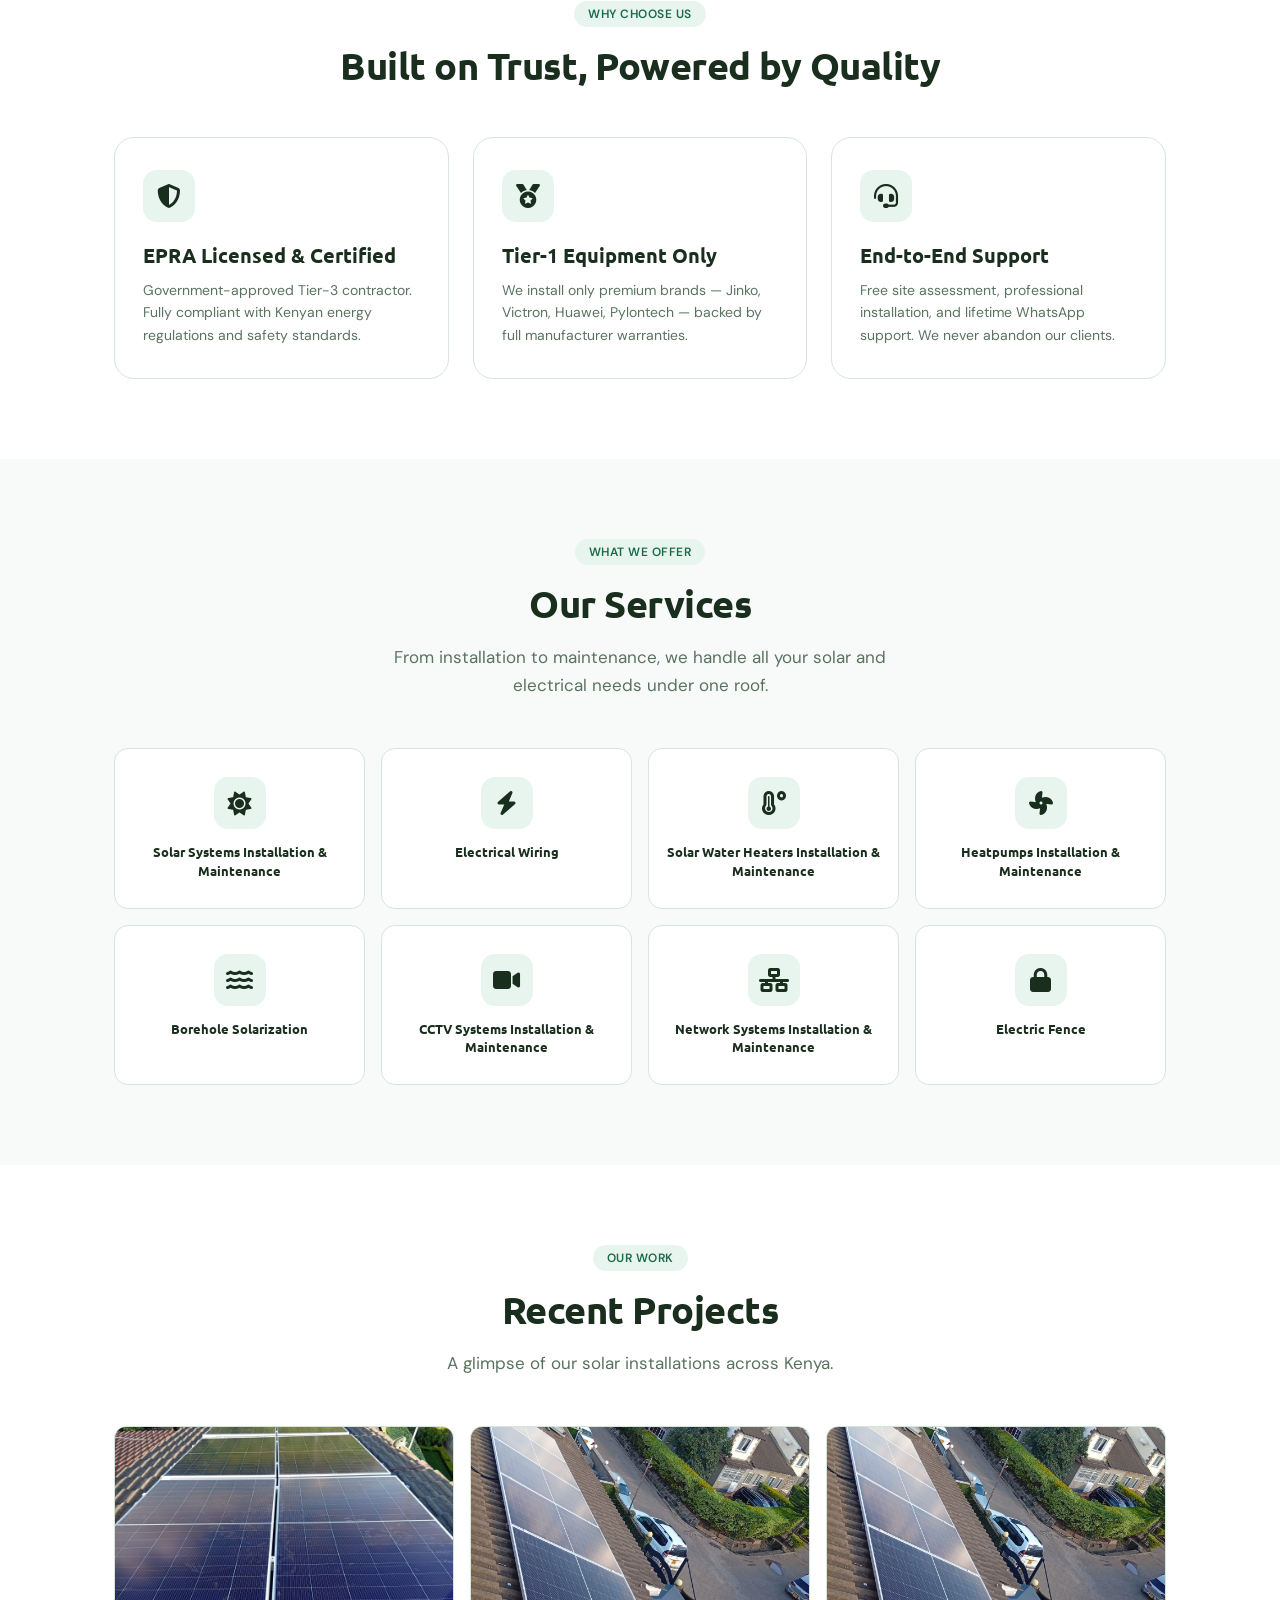
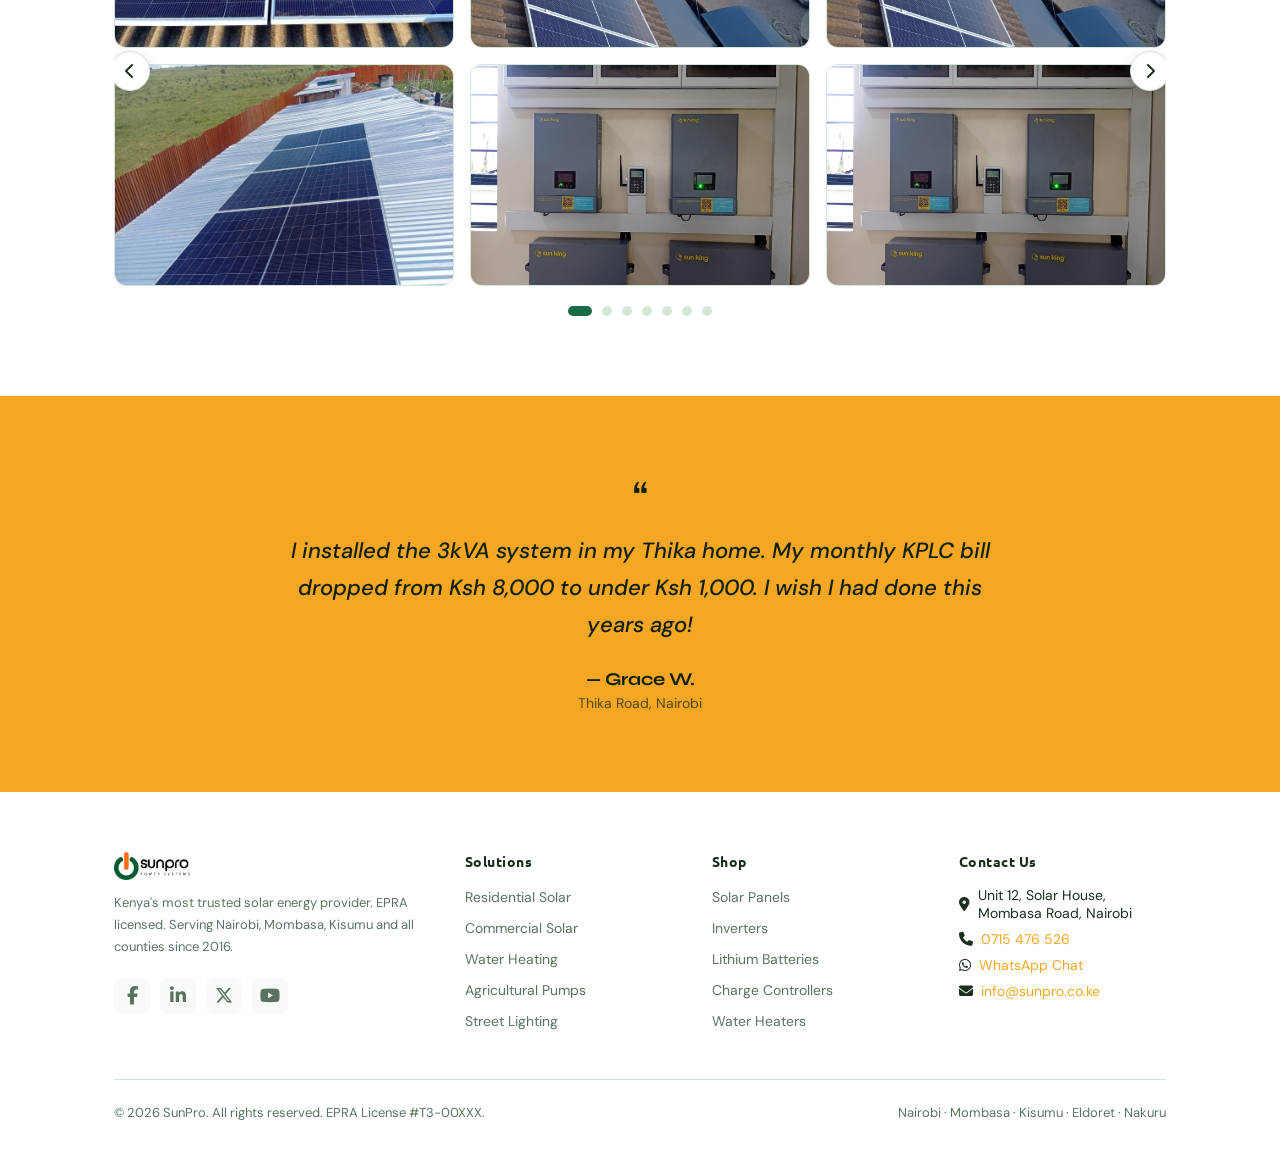
==== commit 4ceb9915: "our story" ====
--- a/about.html
+++ b/about.html
@@ -46,7 +46,7 @@
       <div>
         <span class="section-tag">Our Story</span>
         <h2 class="section-title">Powering Kenya Since 2016</h2>
-        <p style="color:var(--muted);line-height:1.8;margin-bottom:16px;font-size:15px">Founded in 2016, SunPro has grown from a small workshop in Nairobi to become one of Kenya's most trusted solar energy providers. We are EPRA licensed (Tier-3) and have completed over 500 installations across Nairobi, Mombasa, Kisumu, Eldoret, and Nakuru.</p>
+        <p style="color:var(--muted);line-height:1.8;margin-bottom:16px;font-size:15px">Founded in 2016, SunPro has grown from a small workshop in Nairobi to become one of Kenya's most trusted solar energy providers. We are EPRA licensed (Tier-3) and have completed over 500 installations across Nairobi, Mombasa, Kisumu, Eldoret, Nakuru and across the country.</p>
         <p style="color:var(--muted);line-height:1.8;font-size:15px">Our mission is simple: make reliable solar energy accessible and affordable for every Kenyan home and business. We partner with global leaders like Jinko Solar, Victron Energy, and Huawei to deliver premium systems backed by comprehensive warranties. From free site assessment to professional installation and lifetime support, we are with you every step of the way.</p>
       </div>
     </div>
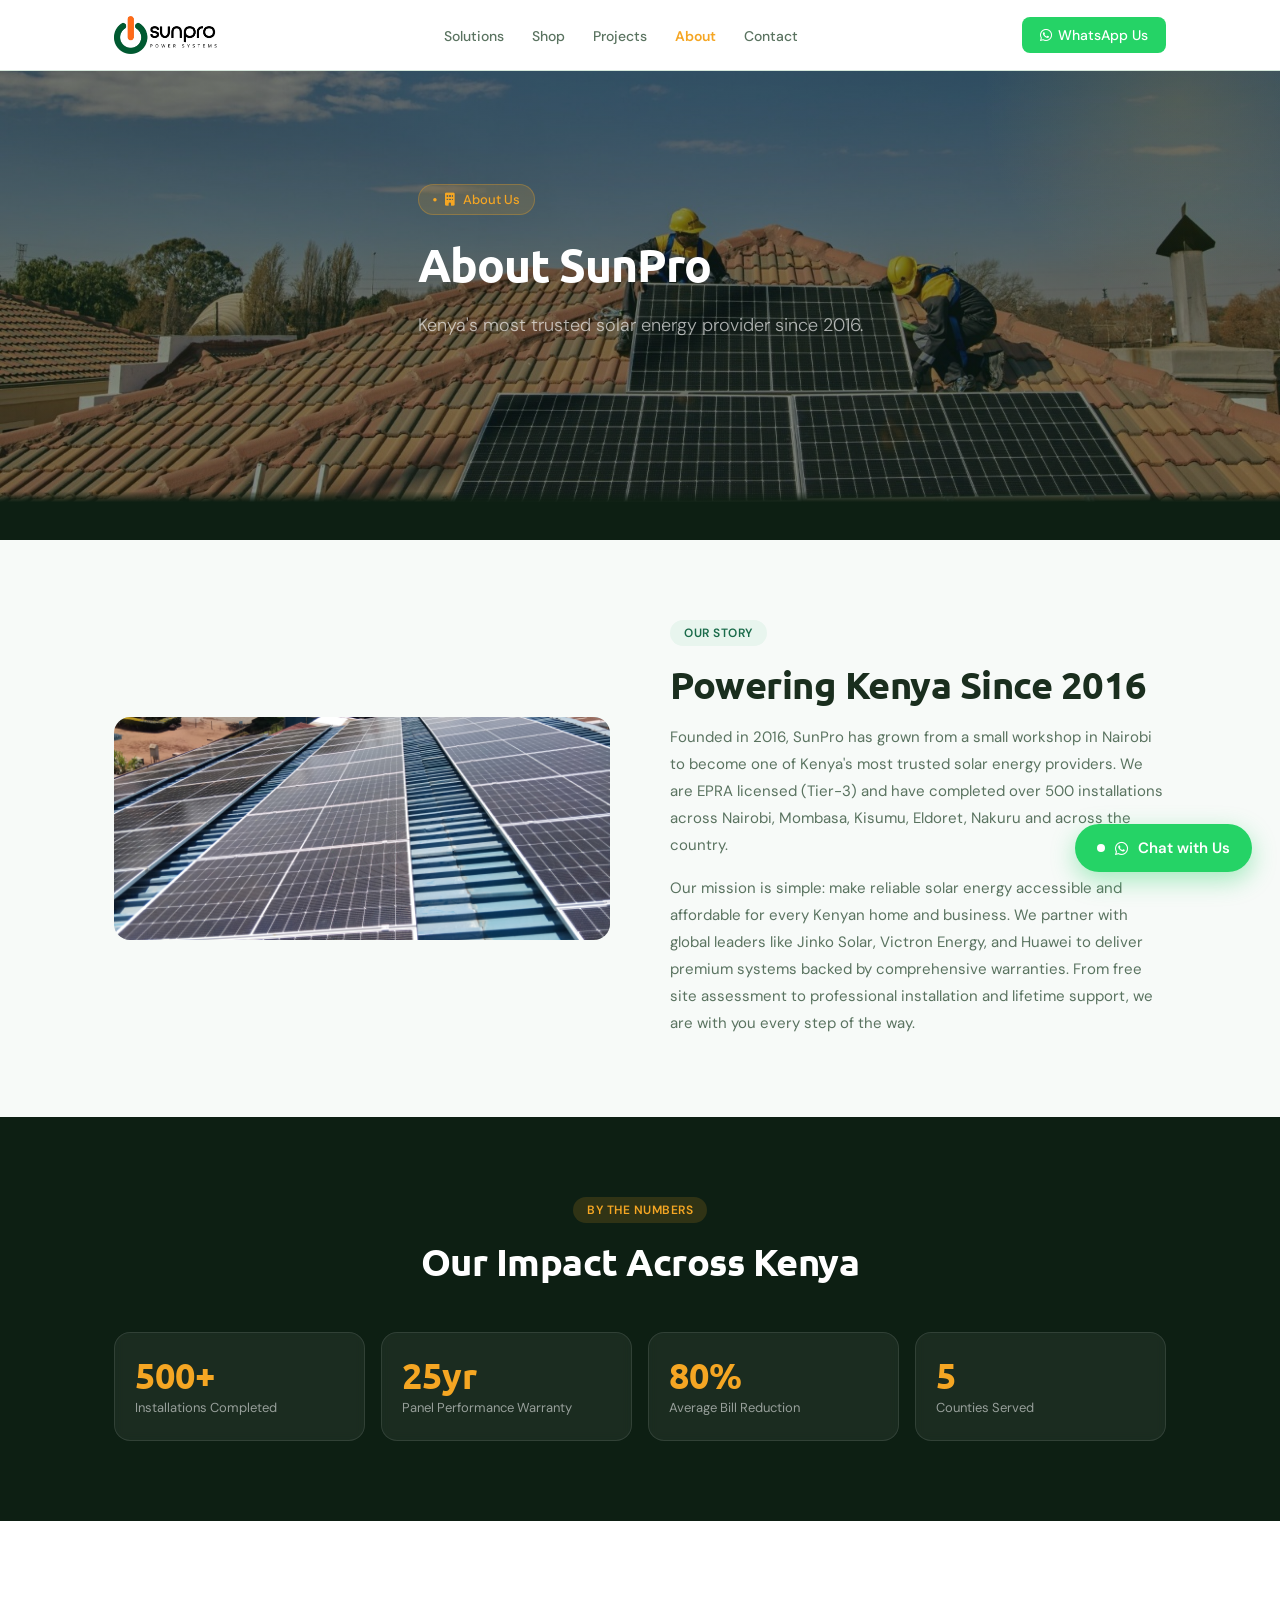
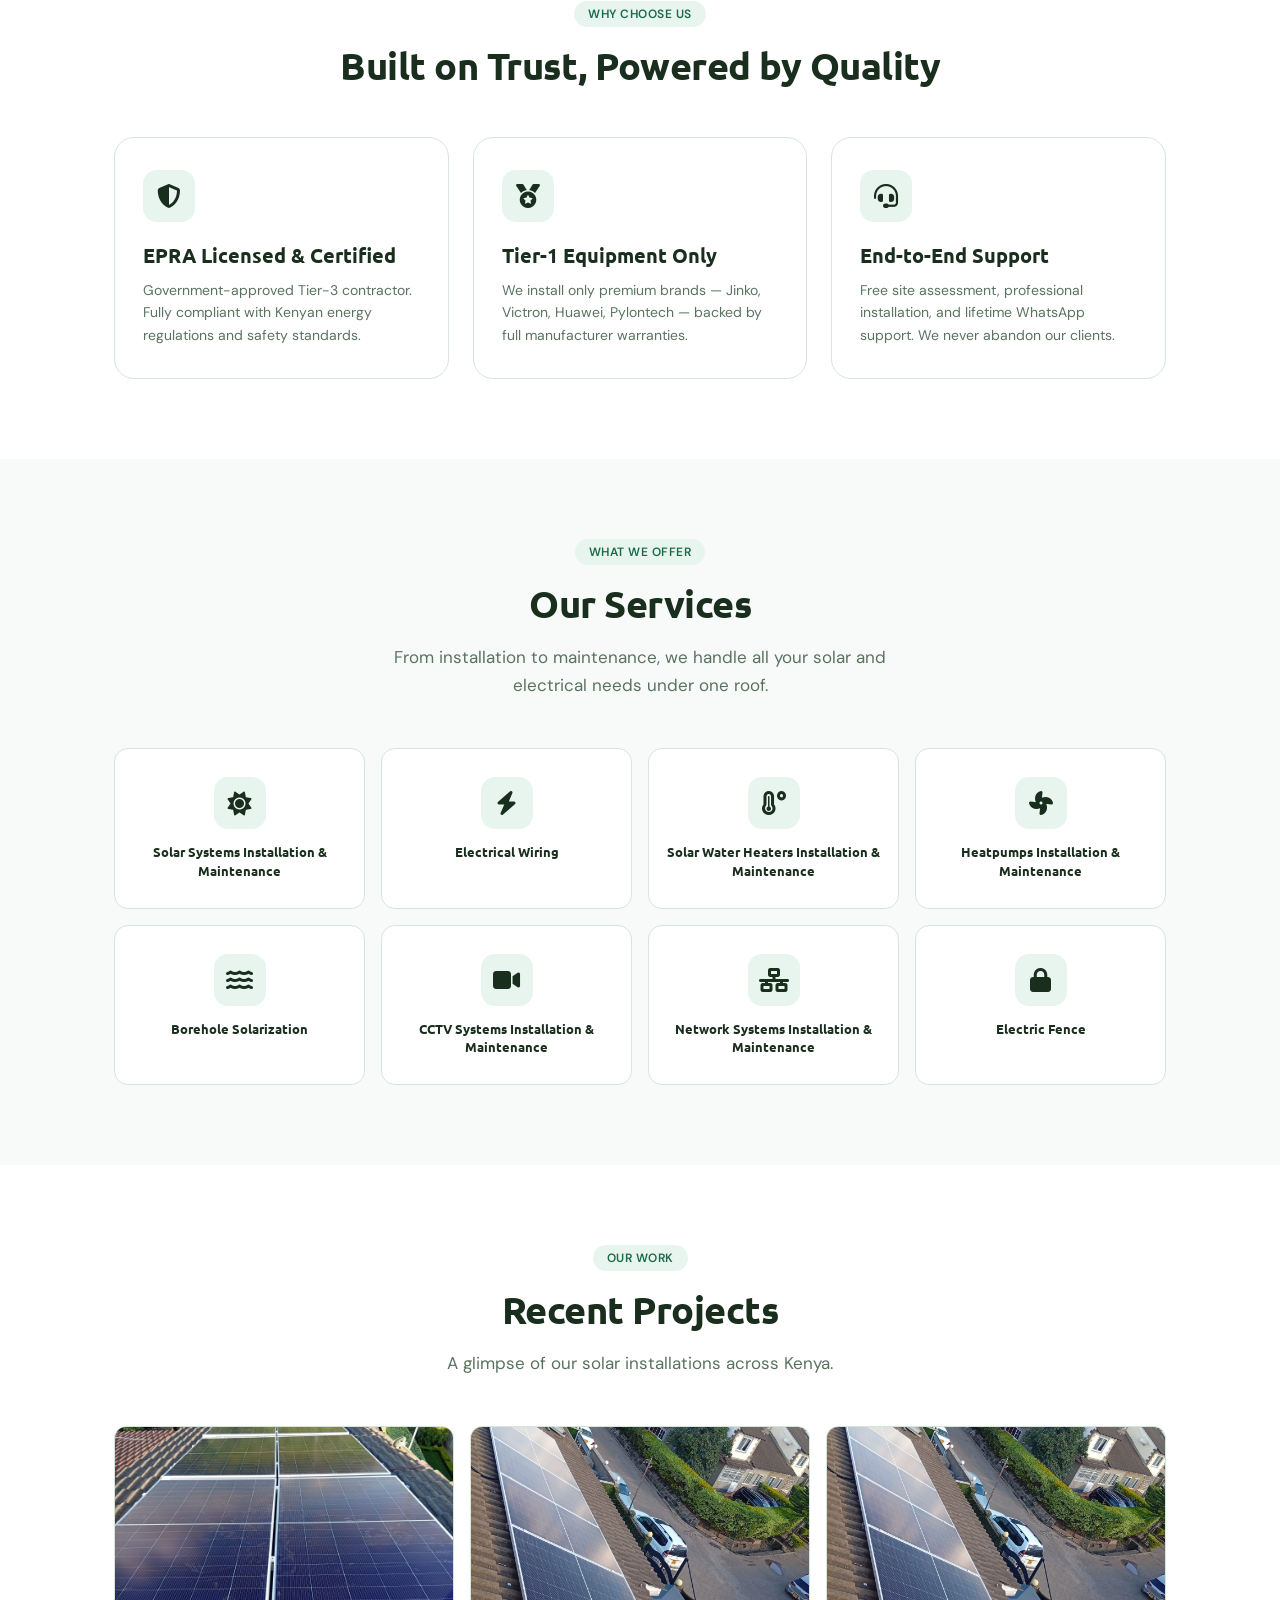
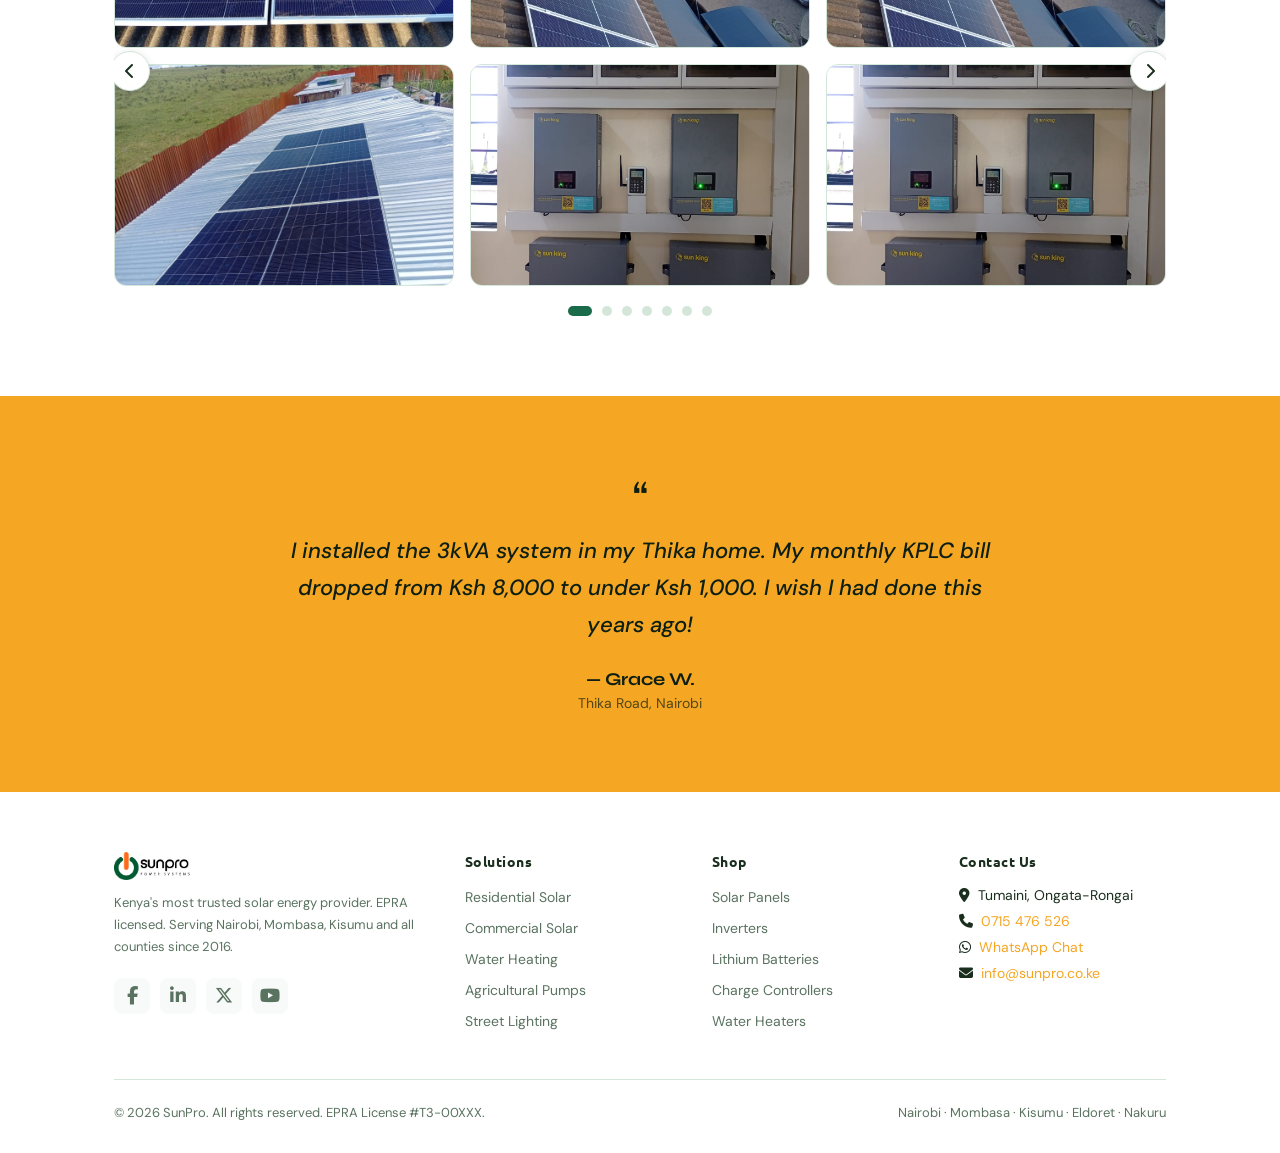
==== commit 97cf50ee: "changes" ====
--- a/about.html
+++ b/about.html
@@ -268,7 +268,7 @@
         <div class="footer-logo"><img src="images/logo/logo-removebg-preview.png" alt="SunPro"></div>
         <p class="footer-desc">Kenya's most trusted solar energy provider. EPRA licensed. Serving Nairobi, Mombasa, Kisumu and all counties since 2016.</p>
         <div class="social-links">
-          <a href="#" class="social-btn"><i class="fa-brands fa-facebook-f"></i></a>
+          <a href="https://www.facebook.com/share/17wQtb13HR/" class="social-btn" target="_blank"><i class="fa-brands fa-facebook-f"></i></a>
           <a href="#" class="social-btn"><i class="fa-brands fa-linkedin-in"></i></a>
           <a href="#" class="social-btn"><i class="fa-brands fa-x-twitter"></i></a>
           <a href="#" class="social-btn"><i class="fa-brands fa-youtube"></i></a>
@@ -297,7 +297,7 @@
       <div>
         <h4>Contact Us</h4>
         <div class="footer-contact">
-          <p><i class="fa-solid fa-location-dot"></i> Unit 12, Solar House, Mombasa Road, Nairobi</p>
+          <p><i class="fa-solid fa-location-dot"></i> Tumaini, Ongata-Rongai</p>
           <p><i class="fa-solid fa-phone"></i> <a href="tel:+254715476526" style="color:var(--sun);text-decoration:none">0715 476 526</a></p>
           <p><i class="fa-brands fa-whatsapp"></i> <a href="https://wa.me/254727895108" style="color:var(--sun);text-decoration:none" target="_blank">WhatsApp Chat</a></p>
           <p><i class="fa-solid fa-envelope"></i> <a href="mailto:info@sunpro.co.ke" style="color:var(--sun);text-decoration:none">info@sunpro.co.ke</a></p>
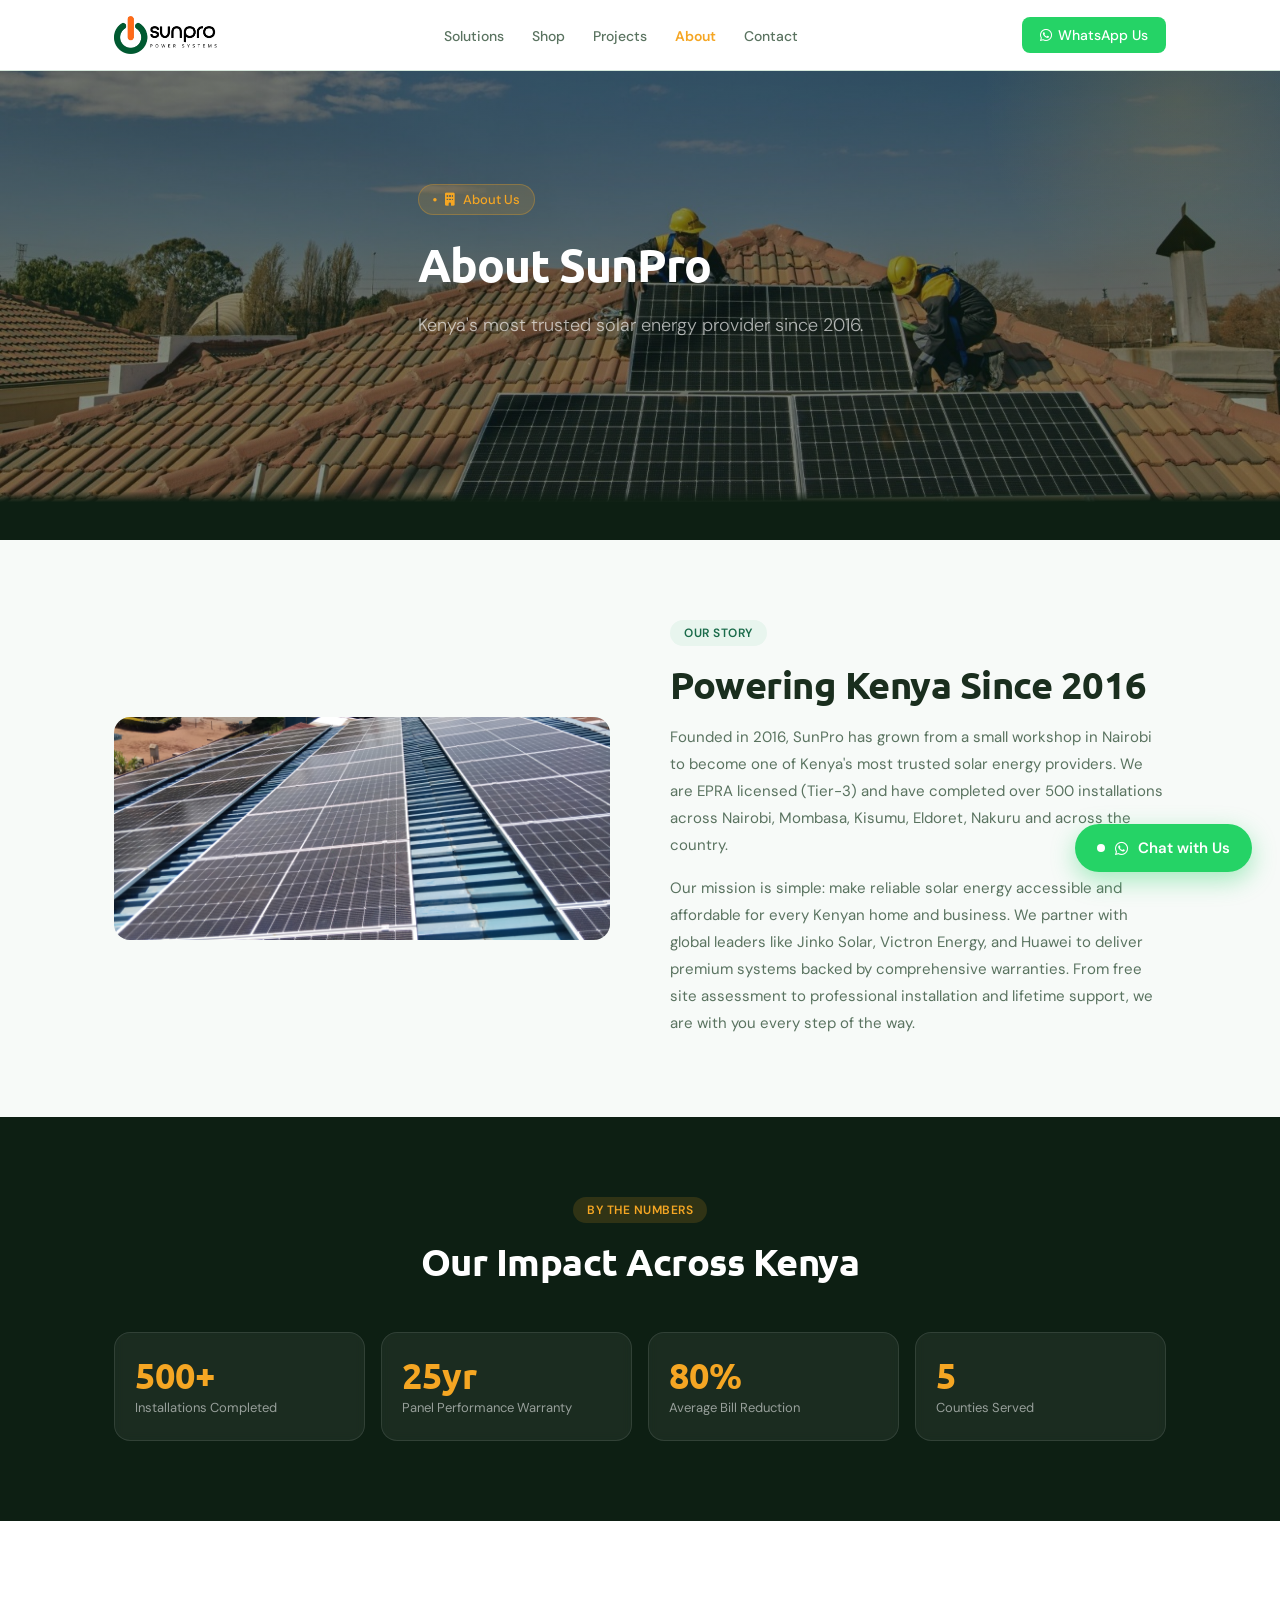
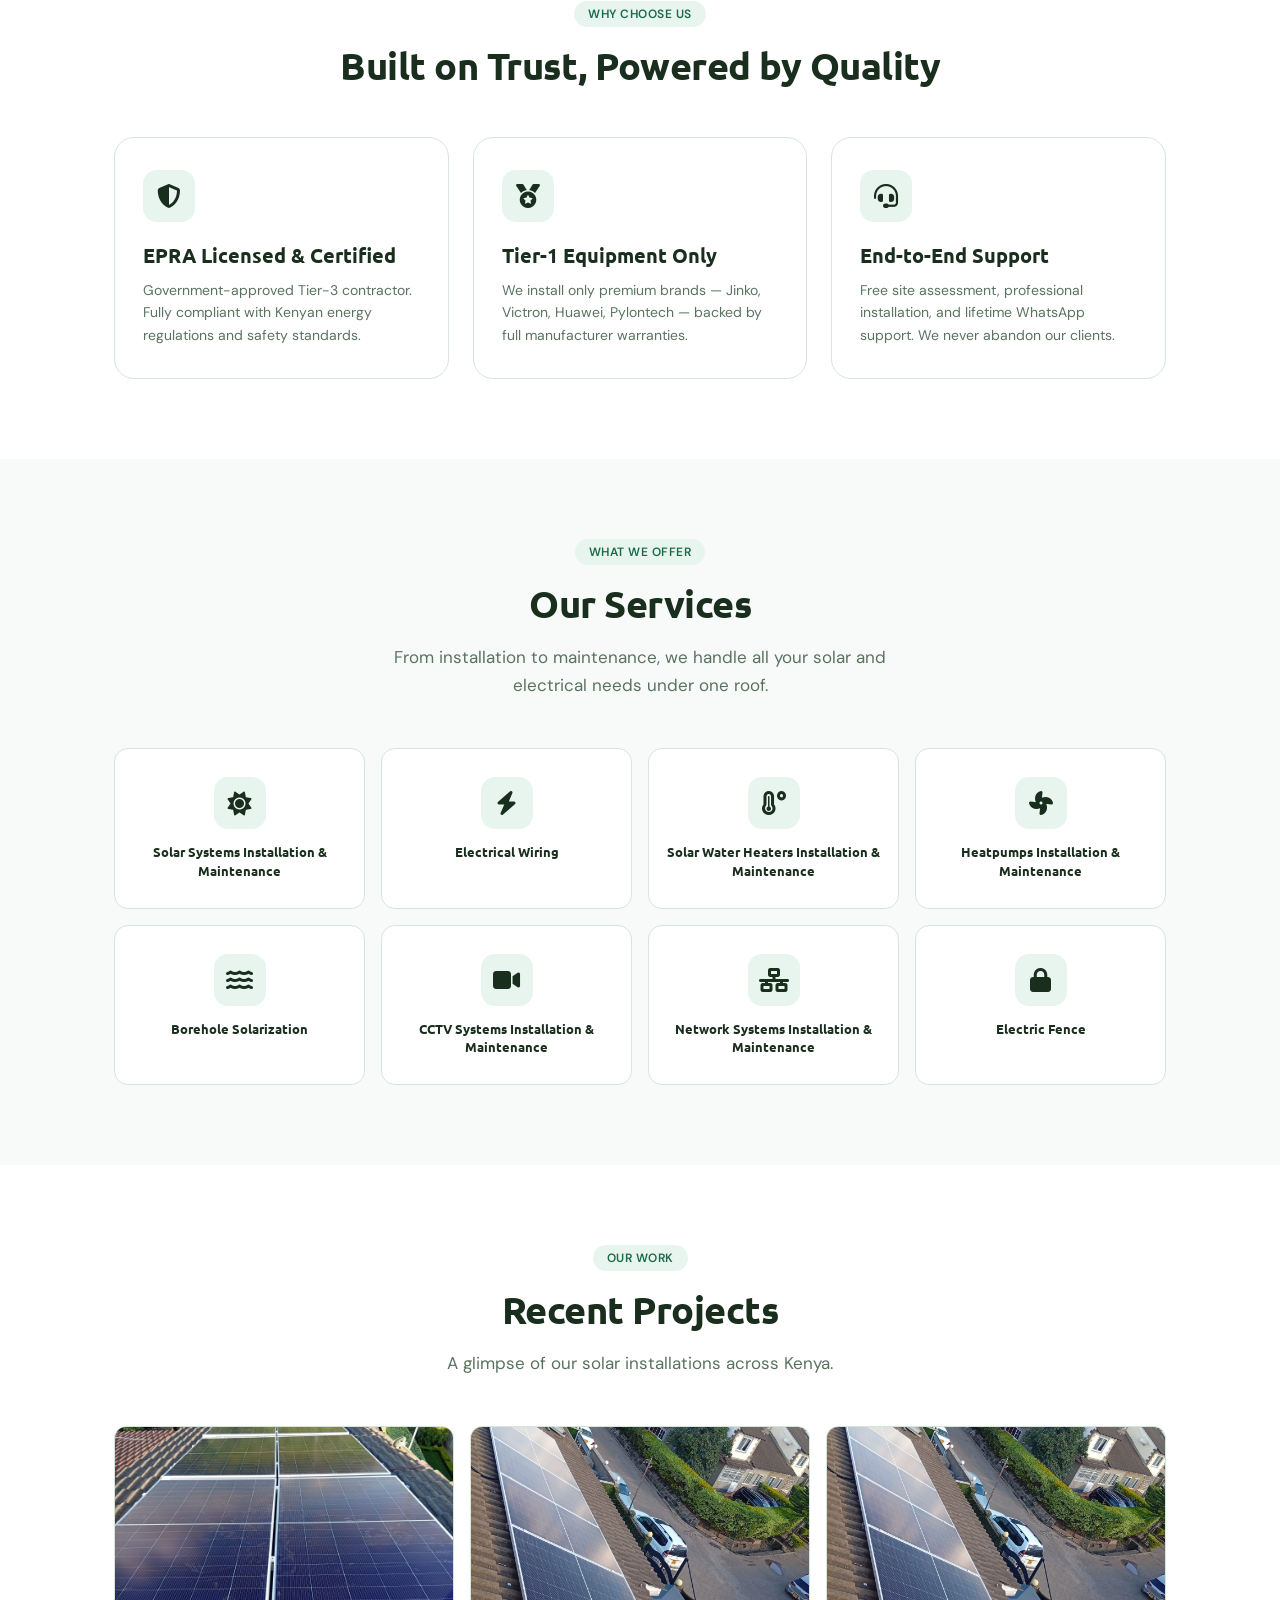
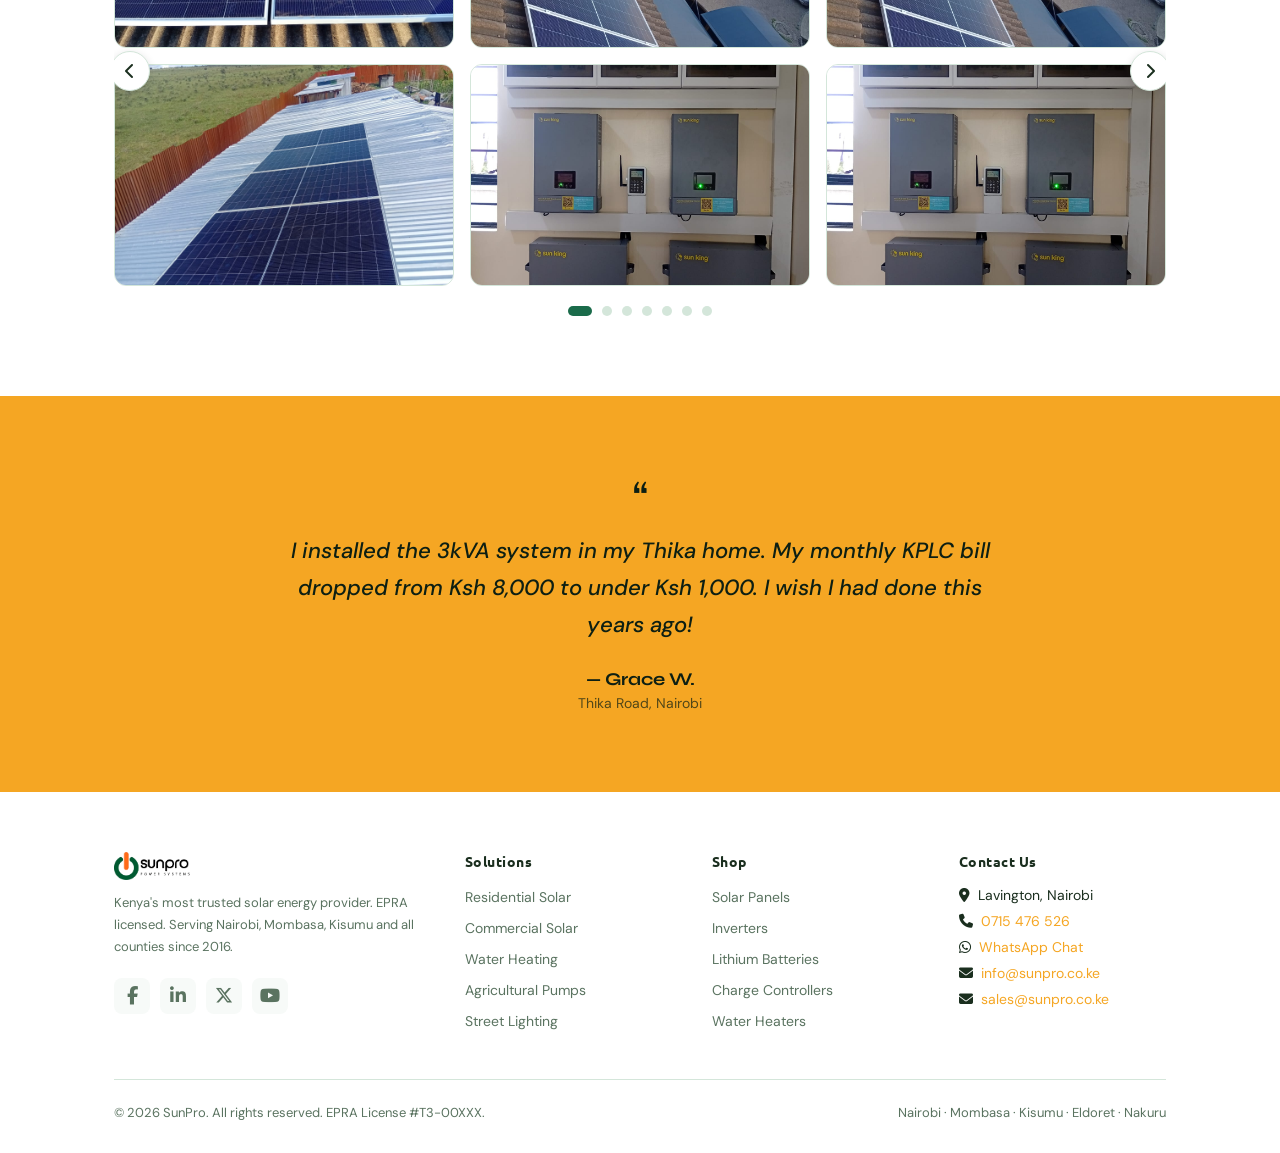
==== commit 1a960620: "email and image swap" ====
--- a/about.html
+++ b/about.html
@@ -297,11 +297,12 @@
       <div>
         <h4>Contact Us</h4>
         <div class="footer-contact">
-          <p><i class="fa-solid fa-location-dot"></i> Tumaini, Ongata-Rongai</p>
+          <p><i class="fa-solid fa-location-dot"></i> Lavington, Nairobi</p>
           <p><i class="fa-solid fa-phone"></i> <a href="tel:+254715476526" style="color:var(--sun);text-decoration:none">0715 476 526</a></p>
           <p><i class="fa-brands fa-whatsapp"></i> <a href="https://wa.me/254727895108" style="color:var(--sun);text-decoration:none" target="_blank">WhatsApp Chat</a></p>
-          <p><i class="fa-solid fa-envelope"></i> <a href="mailto:info@sunpro.co.ke" style="color:var(--sun);text-decoration:none">info@sunpro.co.ke</a></p>
-        </div>
+            <p><i class="fa-solid fa-envelope"></i> <a href="mailto:info@sunpro.co.ke" style="color:var(--sun);text-decoration:none">info@sunpro.co.ke</a></p>
+            <p><i class="fa-solid fa-envelope"></i> <a href="mailto:sales@sunpro.co.ke" style="color:var(--sun);text-decoration:none">sales@sunpro.co.ke</a></p>
+          </div>
       </div>
     </div>
     <div class="footer-bottom">
